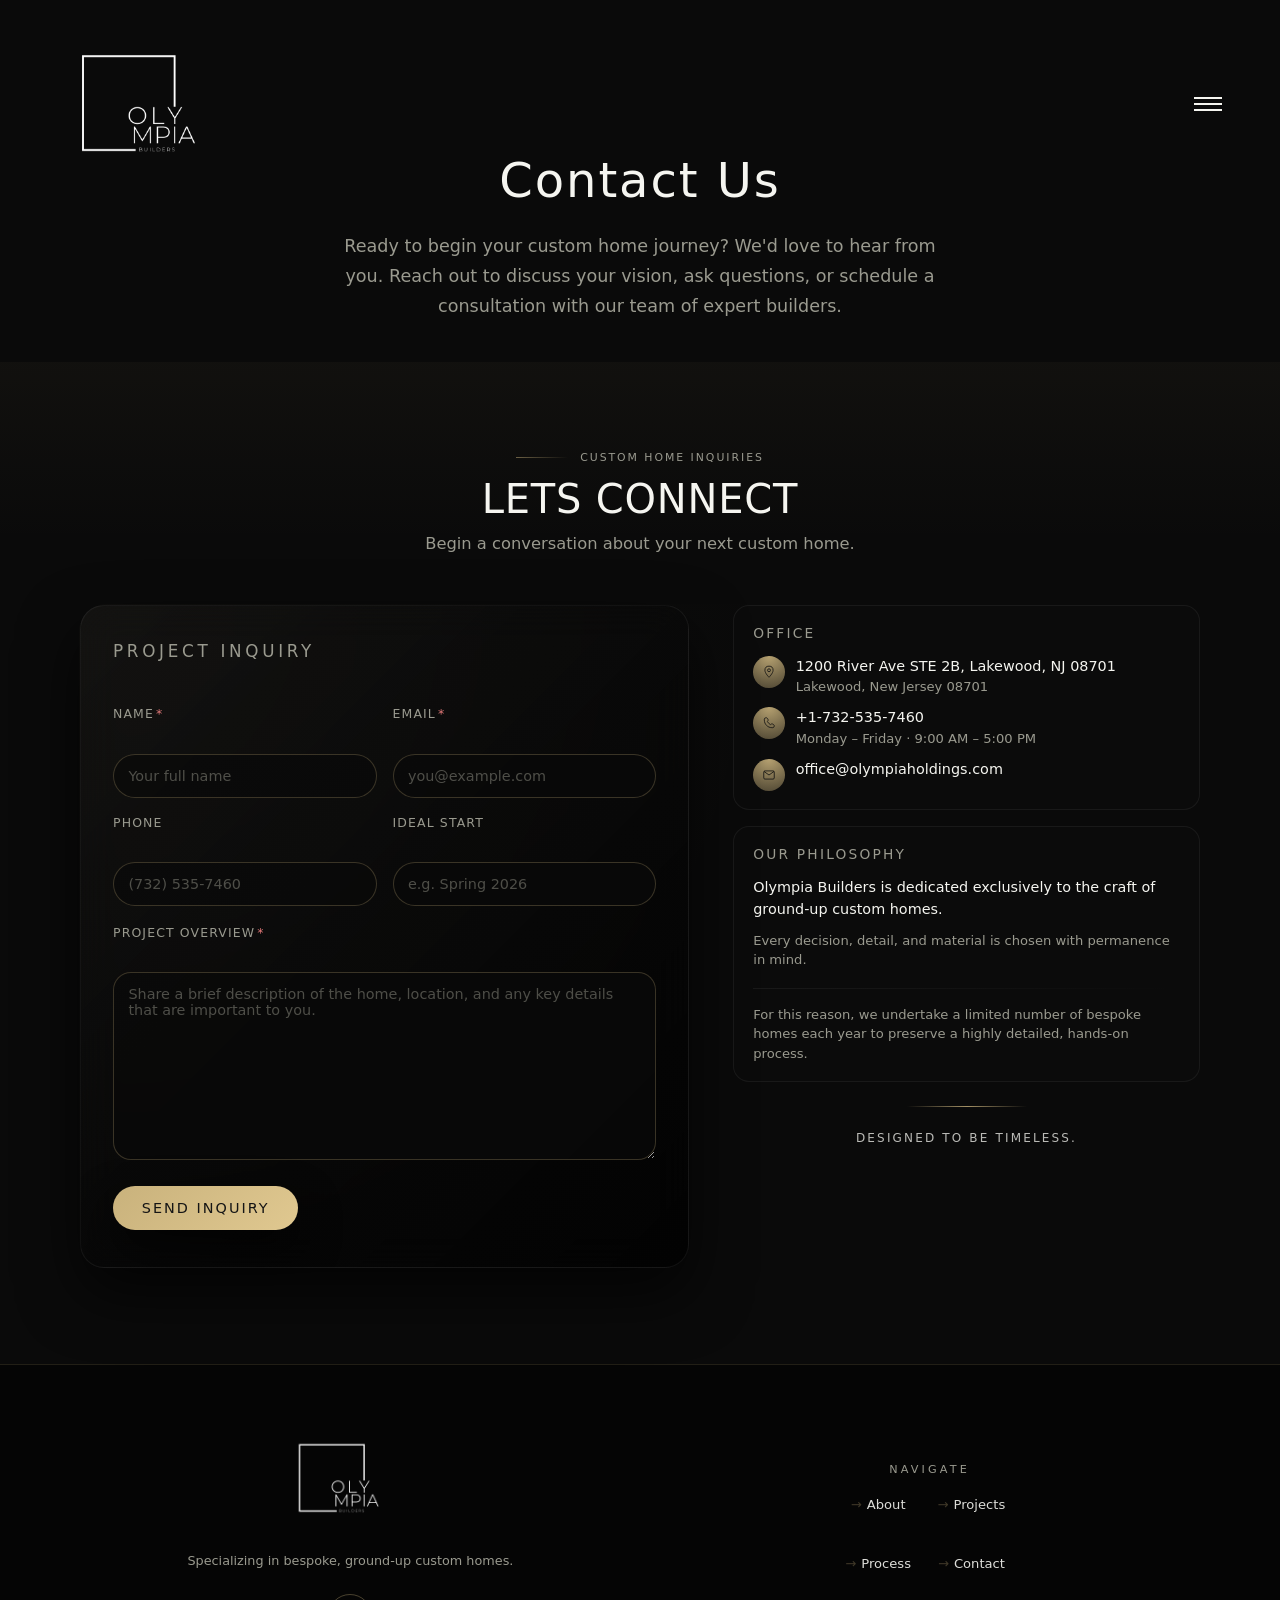
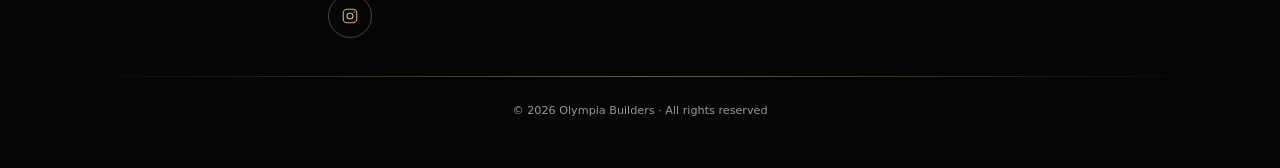
==== contact/index.html @ 19d4fef2 "Initial commit: static export of olympiaholdings.com Migrated from WordPress to a static HTML snapsh" ====
<!DOCTYPE html>
<html lang="en-US">
<head>
    <meta charset="UTF-8">
    <meta name="viewport" content="width=device-width, initial-scale=1.0">
    <link rel="preconnect" href="https://fonts.googleapis.com">
<link rel="preconnect" href="https://fonts.gstatic.com" crossorigin>
<meta name='robots' content='index, follow, max-image-preview:large, max-snippet:-1, max-video-preview:-1' />
<link rel="icon" href="../wp-content/uploads/2026/02/FAVICON_2_removebg_preview_2a90988259.png" type="image/png">
<link rel="apple-touch-icon" href="../wp-content/uploads/2026/02/FAVICON_2_removebg_preview_2a90988259.png">
<link rel="preload" as="image" href="../wp-content/uploads/2026/02/Olympia_Builders_Logo_d04fd521e7_e363267951-scaled.webp">

	<!-- This site is optimized with the Yoast SEO plugin v27.3 - https://yoast.com/product/yoast-seo-wordpress/ -->
	<title>Contact - Olympia Builders</title>
	<link rel="canonical" href="index.html" />
	<meta property="og:locale" content="en_US" />
	<meta property="og:type" content="article" />
	<meta property="og:title" content="Contact - Olympia Builders" />
	<meta property="og:url" content="https://olympiaholdings.com/contact/" />
	<meta property="og:site_name" content="Olympia Builders" />
	<meta name="twitter:card" content="summary_large_image" />
	<script type="application/ld+json" class="yoast-schema-graph">{"@context":"https:\/\/schema.org","@graph":[{"@type":"WebPage","@id":"https:\/\/olympiaholdings.com\/contact\/","url":"https:\/\/olympiaholdings.com\/contact\/","name":"Contact - Olympia Builders","isPartOf":{"@id":"https:\/\/olympiaholdings.com\/#website"},"datePublished":"2026-02-17T22:29:47+00:00","breadcrumb":{"@id":"https:\/\/olympiaholdings.com\/contact\/#breadcrumb"},"inLanguage":"en-US","potentialAction":[{"@type":"ReadAction","target":["https:\/\/olympiaholdings.com\/contact\/"]}]},{"@type":"BreadcrumbList","@id":"https:\/\/olympiaholdings.com\/contact\/#breadcrumb","itemListElement":[{"@type":"ListItem","position":1,"name":"Home","item":"https:\/\/olympiaholdings.com\/"},{"@type":"ListItem","position":2,"name":"Contact"}]},{"@type":"WebSite","@id":"https:\/\/olympiaholdings.com\/#website","url":"https:\/\/olympiaholdings.com\/","name":"Olympia Builders","description":"Custom Home Builders in New Jersey","potentialAction":[{"@type":"SearchAction","target":{"@type":"EntryPoint","urlTemplate":"https:\/\/olympiaholdings.com\/?s={search_term_string}"},"query-input":{"@type":"PropertyValueSpecification","valueRequired":true,"valueName":"search_term_string"}}],"inLanguage":"en-US"}]}</script>
	<!-- / Yoast SEO plugin. -->


<link rel='dns-prefetch' href='https://fonts.googleapis.com/' />
<meta name="description" content="Contact Olympia Builders to begin your custom home journey. Reach out to discuss your vision, schedule a consultation, or ask questions about our ground-up custom home building process.">
<meta name="keywords" content="contact custom home builder, home builder consultation, custom home inquiry, Olympia Builders contact, Lakewood NJ home builder">
<meta name="author" content="Olympia Builders">
<meta name="robots" content="index,follow">
<meta property="og:type" content="website">
<meta property="og:title" content="Contact Us | Olympia Builders">
<meta property="og:description" content="Ready to begin your custom home journey? Contact Olympia Builders to discuss your vision and schedule a consultation.">
<meta property="og:image" content="https://olympiaholdings.com/wp-content/uploads/2026/02/Olympia_Builders_Logo_Black_34d375ef92-scaled.png">
<meta property="og:url" content="https://olympiaholdings.com/contact/">
<meta property="og:site_name" content="Olympia Builders">
<meta name="twitter:card" content="summary_large_image">
<meta name="twitter:title" content="Contact Us | Olympia Builders">
<meta name="twitter:description" content="Ready to begin your custom home journey? Contact Olympia Builders to discuss your vision and schedule a consultation.">
<link rel="canonical" href="index.html">
<script type="application/ld+json">{
    "@context": "https://schema.org",
    "@type": "GeneralContractor",
    "name": "Olympia Builders",
    "image": "https://olympiaholdings.com/wp-content/uploads/2026/02/Olympia_Builders_Logo_Black_34d375ef92-scaled.png",
    "url": "https://olympiaholdings.com/",
    "telephone": "+1-732-535-7460",
    "priceRange": "$$$",
    "description": "Premier custom home builder serving Lakewood and the Jersey Shore area. Specializing exclusively in ground-up custom home construction and luxury residential builds.",
    "address": {
        "@type": "PostalAddress",
        "streetAddress": "1200 River Ave STE 2B",
        "addressLocality": "Lakewood",
        "addressRegion": "NJ",
        "postalCode": "08701",
        "addressCountry": "US"
    },
    "geo": {
        "@type": "GeoCoordinates",
        "latitude": "40.0935",
        "longitude": "-74.2164"
    },
    "areaServed": [
        {
            "@type": "City",
            "name": "Lakewood"
        },
        {
            "@type": "City",
            "name": "Deal"
        },
        {
            "@type": "City",
            "name": "Rumson"
        },
        {
            "@type": "City",
            "name": "Spring Lake"
        },
        {
            "@type": "City",
            "name": "Long Branch"
        },
        {
            "@type": "City",
            "name": "Toms River"
        },
        {
            "@type": "City",
            "name": "Jackson"
        },
        {
            "@type": "City",
            "name": "Howell"
        },
        {
            "@type": "AdministrativeArea",
            "name": "Ocean County"
        },
        {
            "@type": "AdministrativeArea",
            "name": "Monmouth County"
        }
    ],
    "sameAs": [
        "https://www.instagram.com/olympia.builders"
    ],
    "openingHoursSpecification": {
        "@type": "OpeningHoursSpecification",
        "dayOfWeek": [
            "Monday",
            "Tuesday",
            "Wednesday",
            "Thursday",
            "Friday"
        ],
        "opens": "09:00",
        "closes": "17:00"
    }
}</script>
<style id="wp-img-auto-sizes-contain-inline-css">
img:is([sizes=auto i],[sizes^="auto," i]){contain-intrinsic-size:3000px 1500px}
/*# sourceURL=wp-img-auto-sizes-contain-inline-css */
</style>

<style id="global-styles-inline-css">
:root{--wp--preset--aspect-ratio--square: 1;--wp--preset--aspect-ratio--4-3: 4/3;--wp--preset--aspect-ratio--3-4: 3/4;--wp--preset--aspect-ratio--3-2: 3/2;--wp--preset--aspect-ratio--2-3: 2/3;--wp--preset--aspect-ratio--16-9: 16/9;--wp--preset--aspect-ratio--9-16: 9/16;--wp--preset--color--black: #000000;--wp--preset--color--cyan-bluish-gray: #abb8c3;--wp--preset--color--white: #ffffff;--wp--preset--color--pale-pink: #f78da7;--wp--preset--color--vivid-red: #cf2e2e;--wp--preset--color--luminous-vivid-orange: #ff6900;--wp--preset--color--luminous-vivid-amber: #fcb900;--wp--preset--color--light-green-cyan: #7bdcb5;--wp--preset--color--vivid-green-cyan: #00d084;--wp--preset--color--pale-cyan-blue: #8ed1fc;--wp--preset--color--vivid-cyan-blue: #0693e3;--wp--preset--color--vivid-purple: #9b51e0;--wp--preset--gradient--vivid-cyan-blue-to-vivid-purple: linear-gradient(135deg,rgb(6,147,227) 0%,rgb(155,81,224) 100%);--wp--preset--gradient--light-green-cyan-to-vivid-green-cyan: linear-gradient(135deg,rgb(122,220,180) 0%,rgb(0,208,130) 100%);--wp--preset--gradient--luminous-vivid-amber-to-luminous-vivid-orange: linear-gradient(135deg,rgb(252,185,0) 0%,rgb(255,105,0) 100%);--wp--preset--gradient--luminous-vivid-orange-to-vivid-red: linear-gradient(135deg,rgb(255,105,0) 0%,rgb(207,46,46) 100%);--wp--preset--gradient--very-light-gray-to-cyan-bluish-gray: linear-gradient(135deg,rgb(238,238,238) 0%,rgb(169,184,195) 100%);--wp--preset--gradient--cool-to-warm-spectrum: linear-gradient(135deg,rgb(74,234,220) 0%,rgb(151,120,209) 20%,rgb(207,42,186) 40%,rgb(238,44,130) 60%,rgb(251,105,98) 80%,rgb(254,248,76) 100%);--wp--preset--gradient--blush-light-purple: linear-gradient(135deg,rgb(255,206,236) 0%,rgb(152,150,240) 100%);--wp--preset--gradient--blush-bordeaux: linear-gradient(135deg,rgb(254,205,165) 0%,rgb(254,45,45) 50%,rgb(107,0,62) 100%);--wp--preset--gradient--luminous-dusk: linear-gradient(135deg,rgb(255,203,112) 0%,rgb(199,81,192) 50%,rgb(65,88,208) 100%);--wp--preset--gradient--pale-ocean: linear-gradient(135deg,rgb(255,245,203) 0%,rgb(182,227,212) 50%,rgb(51,167,181) 100%);--wp--preset--gradient--electric-grass: linear-gradient(135deg,rgb(202,248,128) 0%,rgb(113,206,126) 100%);--wp--preset--gradient--midnight: linear-gradient(135deg,rgb(2,3,129) 0%,rgb(40,116,252) 100%);--wp--preset--font-size--small: 13px;--wp--preset--font-size--medium: 20px;--wp--preset--font-size--large: 36px;--wp--preset--font-size--x-large: 42px;--wp--preset--spacing--20: 0.44rem;--wp--preset--spacing--30: 0.67rem;--wp--preset--spacing--40: 1rem;--wp--preset--spacing--50: 1.5rem;--wp--preset--spacing--60: 2.25rem;--wp--preset--spacing--70: 3.38rem;--wp--preset--spacing--80: 5.06rem;--wp--preset--shadow--natural: 6px 6px 9px rgba(0, 0, 0, 0.2);--wp--preset--shadow--deep: 12px 12px 50px rgba(0, 0, 0, 0.4);--wp--preset--shadow--sharp: 6px 6px 0px rgba(0, 0, 0, 0.2);--wp--preset--shadow--outlined: 6px 6px 0px -3px rgb(255, 255, 255), 6px 6px rgb(0, 0, 0);--wp--preset--shadow--crisp: 6px 6px 0px rgb(0, 0, 0);}.wp-block-button{--wp--preset--dimension--25: 25%;--wp--preset--dimension--50: 50%;--wp--preset--dimension--75: 75%;--wp--preset--dimension--100: 100%;}:where(body) { margin: 0; }:where(.is-layout-flex){gap: 0.5em;}:where(.is-layout-grid){gap: 0.5em;}body .is-layout-flex{display: flex;}.is-layout-flex{flex-wrap: wrap;align-items: center;}.is-layout-flex > :is(*, div){margin: 0;}body .is-layout-grid{display: grid;}.is-layout-grid > :is(*, div){margin: 0;}body{padding-top: 0px;padding-right: 0px;padding-bottom: 0px;padding-left: 0px;}:root :where(.wp-element-button, .wp-block-button__link){background-color: #32373c;border-width: 0;color: #fff;font-family: inherit;font-size: inherit;font-style: inherit;font-weight: inherit;letter-spacing: inherit;line-height: inherit;padding-top: calc(0.667em + 2px);padding-right: calc(1.333em + 2px);padding-bottom: calc(0.667em + 2px);padding-left: calc(1.333em + 2px);text-decoration: none;text-transform: inherit;}.has-black-color{color: var(--wp--preset--color--black) !important;}.has-cyan-bluish-gray-color{color: var(--wp--preset--color--cyan-bluish-gray) !important;}.has-white-color{color: var(--wp--preset--color--white) !important;}.has-pale-pink-color{color: var(--wp--preset--color--pale-pink) !important;}.has-vivid-red-color{color: var(--wp--preset--color--vivid-red) !important;}.has-luminous-vivid-orange-color{color: var(--wp--preset--color--luminous-vivid-orange) !important;}.has-luminous-vivid-amber-color{color: var(--wp--preset--color--luminous-vivid-amber) !important;}.has-light-green-cyan-color{color: var(--wp--preset--color--light-green-cyan) !important;}.has-vivid-green-cyan-color{color: var(--wp--preset--color--vivid-green-cyan) !important;}.has-pale-cyan-blue-color{color: var(--wp--preset--color--pale-cyan-blue) !important;}.has-vivid-cyan-blue-color{color: var(--wp--preset--color--vivid-cyan-blue) !important;}.has-vivid-purple-color{color: var(--wp--preset--color--vivid-purple) !important;}.has-black-background-color{background-color: var(--wp--preset--color--black) !important;}.has-cyan-bluish-gray-background-color{background-color: var(--wp--preset--color--cyan-bluish-gray) !important;}.has-white-background-color{background-color: var(--wp--preset--color--white) !important;}.has-pale-pink-background-color{background-color: var(--wp--preset--color--pale-pink) !important;}.has-vivid-red-background-color{background-color: var(--wp--preset--color--vivid-red) !important;}.has-luminous-vivid-orange-background-color{background-color: var(--wp--preset--color--luminous-vivid-orange) !important;}.has-luminous-vivid-amber-background-color{background-color: var(--wp--preset--color--luminous-vivid-amber) !important;}.has-light-green-cyan-background-color{background-color: var(--wp--preset--color--light-green-cyan) !important;}.has-vivid-green-cyan-background-color{background-color: var(--wp--preset--color--vivid-green-cyan) !important;}.has-pale-cyan-blue-background-color{background-color: var(--wp--preset--color--pale-cyan-blue) !important;}.has-vivid-cyan-blue-background-color{background-color: var(--wp--preset--color--vivid-cyan-blue) !important;}.has-vivid-purple-background-color{background-color: var(--wp--preset--color--vivid-purple) !important;}.has-black-border-color{border-color: var(--wp--preset--color--black) !important;}.has-cyan-bluish-gray-border-color{border-color: var(--wp--preset--color--cyan-bluish-gray) !important;}.has-white-border-color{border-color: var(--wp--preset--color--white) !important;}.has-pale-pink-border-color{border-color: var(--wp--preset--color--pale-pink) !important;}.has-vivid-red-border-color{border-color: var(--wp--preset--color--vivid-red) !important;}.has-luminous-vivid-orange-border-color{border-color: var(--wp--preset--color--luminous-vivid-orange) !important;}.has-luminous-vivid-amber-border-color{border-color: var(--wp--preset--color--luminous-vivid-amber) !important;}.has-light-green-cyan-border-color{border-color: var(--wp--preset--color--light-green-cyan) !important;}.has-vivid-green-cyan-border-color{border-color: var(--wp--preset--color--vivid-green-cyan) !important;}.has-pale-cyan-blue-border-color{border-color: var(--wp--preset--color--pale-cyan-blue) !important;}.has-vivid-cyan-blue-border-color{border-color: var(--wp--preset--color--vivid-cyan-blue) !important;}.has-vivid-purple-border-color{border-color: var(--wp--preset--color--vivid-purple) !important;}.has-vivid-cyan-blue-to-vivid-purple-gradient-background{background: var(--wp--preset--gradient--vivid-cyan-blue-to-vivid-purple) !important;}.has-light-green-cyan-to-vivid-green-cyan-gradient-background{background: var(--wp--preset--gradient--light-green-cyan-to-vivid-green-cyan) !important;}.has-luminous-vivid-amber-to-luminous-vivid-orange-gradient-background{background: var(--wp--preset--gradient--luminous-vivid-amber-to-luminous-vivid-orange) !important;}.has-luminous-vivid-orange-to-vivid-red-gradient-background{background: var(--wp--preset--gradient--luminous-vivid-orange-to-vivid-red) !important;}.has-very-light-gray-to-cyan-bluish-gray-gradient-background{background: var(--wp--preset--gradient--very-light-gray-to-cyan-bluish-gray) !important;}.has-cool-to-warm-spectrum-gradient-background{background: var(--wp--preset--gradient--cool-to-warm-spectrum) !important;}.has-blush-light-purple-gradient-background{background: var(--wp--preset--gradient--blush-light-purple) !important;}.has-blush-bordeaux-gradient-background{background: var(--wp--preset--gradient--blush-bordeaux) !important;}.has-luminous-dusk-gradient-background{background: var(--wp--preset--gradient--luminous-dusk) !important;}.has-pale-ocean-gradient-background{background: var(--wp--preset--gradient--pale-ocean) !important;}.has-electric-grass-gradient-background{background: var(--wp--preset--gradient--electric-grass) !important;}.has-midnight-gradient-background{background: var(--wp--preset--gradient--midnight) !important;}.has-small-font-size{font-size: var(--wp--preset--font-size--small) !important;}.has-medium-font-size{font-size: var(--wp--preset--font-size--medium) !important;}.has-large-font-size{font-size: var(--wp--preset--font-size--large) !important;}.has-x-large-font-size{font-size: var(--wp--preset--font-size--x-large) !important;}
/*# sourceURL=global-styles-inline-css */
</style>

<link rel='stylesheet' id='contact-form-7-css' href='../wp-content/plugins/contact-form-7/includes/css/styles.css' media='all' />
<link rel='stylesheet' id='olympia-google-fonts-css' href='https://fonts.googleapis.com/css2?family=Playfair+Display:wght@400;500;600;700&#038;family=Inter:wght@300;400;500;600&#038;family=Fraunces:opsz,wght@9..144,400;9..144,600&#038;display=swap' media='all' />
<link rel='stylesheet' id='olympia-main-css' href='../wp-content/themes/olympia-builders/assets/css/main.css' media='all' />
<link rel="icon" href="../wp-content/uploads/2026/02/cropped-OB-Favicon-cropped2-32x32.png" sizes="32x32" />
<link rel="icon" href="../wp-content/uploads/2026/02/cropped-OB-Favicon-cropped2-192x192.png" sizes="192x192" />
<link rel="apple-touch-icon" href="../wp-content/uploads/2026/02/cropped-OB-Favicon-cropped2-180x180.png" />
<meta name="msapplication-TileImage" content="https://olympiaholdings.com/wp-content/uploads/2026/02/cropped-OB-Favicon-cropped2-270x270.png" />
</head>
<body class="wp-singular page-template page-template-page-contact page-template-page-contact-php page page-id-21 wp-theme-olympia-builders">


<header class="site-header" id="site-header">
    <div class="header-announcement-bar-wrapper">
        <a href="index.html#page" class="visually-hidden">Skip to Content</a>
        <div class="header-inner">
            <div class="header-background"></div>

            <!-- Desktop Header -->
            <div class="header-display-desktop">
                <div class="header-title" id="header-logo-desktop">
                    <div class="header-title-logo">
                        <a href="../index.html">
                            <img
                                src="../wp-content/uploads/2026/02/Olympia_Builders_Logo_d04fd521e7_e363267951-scaled.webp"
                                alt="Olympia Builders Logo"
                                fetchpriority="high"
                                loading="eager"
                                decoding="async"
                            >
                        </a>
                    </div>
                </div>

                <div class="header-burger">
                    <button class="header-burger-btn" id="menu-toggle" aria-label="Open menu" aria-expanded="false">
                        <div class="burger-icon" id="burger-icon">
                            <span class="burger-line burger-line--top"></span>
                            <span class="burger-line burger-line--middle"></span>
                            <span class="burger-line burger-line--bottom"></span>
                        </div>
                    </button>
                </div>
            </div>

            <!-- Mobile Header -->
            <div class="header-display-mobile" id="header-mobile">
                <div class="header-mobile-inner" id="header-mobile-inner">
                    <div class="header-title" id="header-logo-mobile">
                        <div class="header-title-logo">
                            <a href="../index.html">
                                <img
                                    src="../wp-content/uploads/2026/02/Olympia_Builders_Logo_d04fd521e7_e363267951-scaled.webp"
                                    alt="Olympia Builders Logo"
                                    fetchpriority="high"
                                    loading="eager"
                                    decoding="async"
                                >
                            </a>
                        </div>
                    </div>

                    <div class="header-actions">
                        <button class="header-burger-btn" id="menu-toggle-mobile" aria-label="Open menu" aria-expanded="false">
                            <div class="burger-icon">
                                <span class="burger-line burger-line--top"></span>
                                <span class="burger-line burger-line--middle"></span>
                                <span class="burger-line burger-line--bottom"></span>
                            </div>
                        </button>
                    </div>
                </div>
            </div>
        </div>
    </div>
</header>

<!-- Full-Screen Navigation Overlay -->
<div class="nav-overlay" id="nav-overlay">
    <nav class="nav-overlay-content">
        <div class="nav-overlay-links">
            <a href="../projects/index.html" class="nav-overlay-link">Projects</a>
            <a href="../index.html#about" class="nav-overlay-link" data-anchor="about">About</a>
            <a href="../index.html#process" class="nav-overlay-link" data-anchor="process">Process</a>
            <a href="../index.html#contact" class="nav-overlay-link" data-anchor="contact">Contact</a>
        </div>

        <div class="nav-overlay-social">
            <a href="https://www.instagram.com/olympia.builders" target="_blank" rel="noopener noreferrer" class="nav-social-icon" aria-label="Instagram">
                <svg width="24" height="24" viewBox="0 0 24 24" fill="none" stroke="currentColor" stroke-width="2" stroke-linecap="round" stroke-linejoin="round">
                    <rect x="2" y="2" width="20" height="20" rx="5" ry="5"></rect>
                    <path d="M16 11.37A4 4 0 1 1 12.63 8 4 4 0 0 1 16 11.37z"></path>
                    <line x1="17.5" y1="6.5" x2="17.51" y2="6.5"></line>
                </svg>
            </a>
        </div>
    </nav>
</div>

<main id="page">

<div class="contact-page">
    <main class="contact-page-main">
        <div class="contact-page-hero">
            <h1>Contact Us</h1>
            <p>Ready to begin your custom home journey? We&#039;d love to hear from you. Reach out to discuss your vision, ask questions, or schedule a consultation with our team of expert builders.</p>
        </div>

        
<section class="contact-section" id="contact">
    <header class="contact-header">
        <div class="eyebrow">Custom Home Inquiries</div>
        <h2 class="contact-title">LETS CONNECT</h2>
        <p class="contact-subtitle">Begin a conversation about your next custom home.</p>
    </header>

    <div class="contact-shell">
        <div class="contact-layout">
            <!-- Form Card -->
            <div class="contact-card">
                <div class="contact-card-head">
                    <div class="contact-card-title">Project Inquiry</div>
                </div>

                
<div class="wpcf7 no-js" id="wpcf7-f23-o1" lang="" dir="ltr" data-wpcf7-id="23">
<div class="screen-reader-response"><p role="status" aria-live="polite" aria-atomic="true"></p> <ul></ul></div>
<form action="https://formspree.io/f/YOUR_FORM_ID" method="post" class="wpcf7-form init" aria-label="Contact form" novalidate="novalidate" data-status="init">
<fieldset class="hidden-fields-container"><input type="hidden" name="_wpcf7" value="23" /><input type="hidden" name="_wpcf7_version" value="6.1.5" /><input type="hidden" name="_wpcf7_locale" value="" /><input type="hidden" name="_wpcf7_unit_tag" value="wpcf7-f23-o1" /><input type="hidden" name="_wpcf7_container_post" value="0" /><input type="hidden" name="_wpcf7_posted_data_hash" value="" />
</fieldset>
<div class="form-grid form-grid--two-col">
	<div class="form-field">
		<p><label>Name<span class="required-asterisk">*</span></label><br />
<span class="wpcf7-form-control-wrap" data-name="name"><input size="40" maxlength="400" class="wpcf7-form-control wpcf7-text wpcf7-validates-as-required" aria-required="true" aria-invalid="false" placeholder="Your full name" value="" type="text" name="name" /></span>
		</p>
	</div>
	<div class="form-field">
		<p><label>Email<span class="required-asterisk">*</span></label><br />
<span class="wpcf7-form-control-wrap" data-name="email"><input size="40" maxlength="400" class="wpcf7-form-control wpcf7-email wpcf7-validates-as-required wpcf7-text wpcf7-validates-as-email" aria-required="true" aria-invalid="false" placeholder="you@example.com" value="" type="email" name="email" /></span>
		</p>
	</div>
	<div class="form-field">
		<p><label>Phone</label><br />
<span class="wpcf7-form-control-wrap" data-name="your-phone"><input size="40" maxlength="400" class="wpcf7-form-control wpcf7-tel wpcf7-text wpcf7-validates-as-tel" aria-invalid="false" placeholder="(732) 535-7460" value="" type="tel" name="your-phone" /></span>
		</p>
	</div>
	<div class="form-field">
		<p><label>Ideal Start</label><br />
<span class="wpcf7-form-control-wrap" data-name="your-timeline"><input size="40" maxlength="400" class="wpcf7-form-control wpcf7-text" aria-invalid="false" placeholder="e.g. Spring 2026" value="" type="text" name="your-timeline" /></span>
		</p>
	</div>
</div>
<div class="form-field form-field--full">
	<p><label>Project Overview<span class="required-asterisk">*</span></label><br />
<span class="wpcf7-form-control-wrap" data-name="your-project"><textarea cols="40" rows="10" maxlength="2000" class="wpcf7-form-control wpcf7-textarea wpcf7-validates-as-required" aria-required="true" aria-invalid="false" placeholder="Share a brief description of the home, location, and any key details that are important to you." name="your-project"></textarea></span>
	</p>
</div>
<div class="submit-row">
	<p><input class="wpcf7-form-control wpcf7-submit has-spinner btn-primary" type="submit" value="Send Inquiry" />
	</p>
</div><p style="display: none !important;" class="akismet-fields-container" data-prefix="_wpcf7_ak_"><label>&#916;<textarea name="_wpcf7_ak_hp_textarea" cols="45" rows="8" maxlength="100"></textarea></label><input type="hidden" id="ak_js_1" name="_wpcf7_ak_js" value="103"/><script>document.getElementById( "ak_js_1" ).setAttribute( "value", ( new Date() ).getTime() );</script></p><div class="wpcf7-response-output" aria-hidden="true"></div>
</form>
</div>
            </div>

            <!-- Information Column -->
            <aside class="info-column">
                <div class="info-panels">
                    <!-- Office Details -->
                    <article class="info-panel">
                        <div class="info-panel-header">
                            <div class="info-panel-title">Office</div>
                        </div>
                        <div class="info-list">
                            <div class="info-row">
                                <div class="info-icon">
                                    <svg width="14" height="14" viewBox="0 0 24 24" fill="none" xmlns="http://www.w3.org/2000/svg">
                                        <path d="M12 21s7-6.716 7-12a7 7 0 1 0-14 0c0 5.284 7 12 7 12Z" stroke="#111" stroke-width="1.4" fill="none"/>
                                        <circle cx="12" cy="9" r="2.5" stroke="#111" stroke-width="1.4"/>
                                    </svg>
                                </div>
                                <div>
                                    <div class="info-text-main">1200 River Ave STE 2B, Lakewood, NJ 08701</div>
                                    <div class="info-text-sub">Lakewood, New Jersey 08701</div>
                                </div>
                            </div>
                            <div class="info-row">
                                <div class="info-icon">
                                    <svg width="14" height="14" viewBox="0 0 24 24" fill="none" xmlns="http://www.w3.org/2000/svg">
                                        <path d="M4 5.5c0-1.38 1.12-2.5 2.5-2.5h1c.7 0 1.33.37 1.67.99l1.2 2.1c.3.53.28 1.18-.05 1.7l-1.1 1.72a14.4 14.4 0 0 0 5.26 5.26l1.72-1.1c.52-.33 1.17-.35 1.7-.05l2.1 1.2c.62.34.99.97.99 1.67v1c0 1.38-1.12 2.5-2.5 2.5H17C9.82 20 4 14.18 4 7V5.5Z" stroke="#111" stroke-width="1.4" fill="none"/>
                                    </svg>
                                </div>
                                <div>
                                    <div class="info-text-main">+1-732-535-7460</div>
                                    <div class="info-text-sub">Monday – Friday · 9:00 AM – 5:00 PM</div>
                                </div>
                            </div>
                            <div class="info-row">
                                <div class="info-icon">
                                    <svg width="14" height="14" viewBox="0 0 24 24" fill="none" xmlns="http://www.w3.org/2000/svg">
                                        <rect x="3" y="5" width="18" height="14" rx="2" stroke="#111" stroke-width="1.4" fill="none"/>
                                        <path d="M3.5 6l8.5 6 8.5-6" stroke="#111" stroke-width="1.4" fill="none"/>
                                    </svg>
                                </div>
                                <div>
                                    <div class="info-text-main">office@olympiaholdings.com</div>
                                </div>
                            </div>
                        </div>
                    </article>

                    <!-- Philosophy -->
                    <article class="info-panel">
                        <div class="info-panel-header">
                            <div class="info-panel-title">Our Philosophy</div>
                        </div>
                        <div class="info-list">
                            <div class="info-text-main">Olympia Builders is dedicated exclusively to the craft of ground-up custom homes.</div>
                            <div class="info-text-sub">Every decision, detail, and material is chosen with permanence in mind.</div>
                            <div class="divider-line"></div>
                            <div class="info-text-sub">For this reason, we undertake a limited number of bespoke homes each year to preserve a highly detailed, hands-on process.</div>
                        </div>
                    </article>

                    <!-- Tagline -->
                    <article class="info-panel info-panel--transparent">
                        <div class="info-tagline-bar"></div>
                        <div class="info-tagline-text">Designed to be timeless.</div>
                    </article>
                </div>
            </aside>
        </div>
    </div>
</section>
    </main>
</div>

</main><!-- #page -->


<footer class="footer-section">
    <div class="footer-shell">
        <div class="footer-grid">
            <!-- Brand -->
            <div class="footer-brand">
                <div class="footer-logo">
                    <img src="../wp-content/uploads/2026/02/Olympia_Builders_Logo_d04fd521e7_e363267951-scaled.webp" alt="Olympia Builders Logo" loading="lazy" decoding="async">
                </div>
                <p class="footer-blurb">Specializing in bespoke, ground-up custom homes.</p>
                <a href="https://www.instagram.com/olympia.builders" target="_blank" rel="noopener noreferrer" class="social-icon" aria-label="Instagram">
                    <svg width="18" height="18" viewBox="0 0 24 24" fill="none">
                        <rect x="3" y="3" width="18" height="18" rx="5" stroke="currentColor" stroke-width="1.5"/>
                        <circle cx="12" cy="12" r="4" stroke="currentColor" stroke-width="1.5"/>
                        <circle cx="17.5" cy="6.5" r="1" fill="currentColor"/>
                    </svg>
                </a>
            </div>

            <!-- Navigation -->
            <div class="footer-col">
                <div class="footer-title">Navigate</div>
                <div class="footer-links">
                    <a href="../index.html#about">About</a>
                    <a href="../projects/index.html">Projects</a>
                    <a href="../process/index.html">Process</a>
                    <a href="index.html">Contact</a>
                </div>
            </div>
        </div>

        <div class="footer-divider"></div>

        <div class="footer-bottom">
            &copy; 2026 Olympia Builders &middot; All rights reserved
        </div>
    </div>
</footer>

<script type="speculationrules">
{"prefetch":[{"source":"document","where":{"and":[{"href_matches":"/*"},{"not":{"href_matches":["/wp-*.php","/wp-admin/*","/wp-content/uploads/*","/wp-content/*","/wp-content/plugins/*","/wp-content/themes/olympia-builders/*","/*\\?(.+)"]}},{"not":{"selector_matches":"a[rel~=\"nofollow\"]"}},{"not":{"selector_matches":".no-prefetch, .no-prefetch a"}}]},"eagerness":"conservative"}]}
</script>
<script id="wp-hooks-js" src="../wp-includes/js/dist/hooks.min.js"></script>
<script id="wp-i18n-js" src="../wp-includes/js/dist/i18n.min.js"></script>
<script id="wp-i18n-js-after">
wp.i18n.setLocaleData( { 'text direction\u0004ltr': [ 'ltr' ] } );
//# sourceURL=wp-i18n-js-after
</script>

<script id="olympia-main-js" src="../wp-content/themes/olympia-builders/assets/js/main.js"></script>
</body>
</html>
---- wp-content/themes/olympia-builders/assets/css/main.css ----
/* ==========================================================================
   Olympia Builders - WordPress Theme Main Stylesheet
   Faithfully converted from the React (Vite + Tailwind) front-end.
   ========================================================================== */

/* ==========================================================================
   1. DESIGN TOKENS (CSS Custom Properties)
   ========================================================================== */

:root {
  --bg: #0a0a0a;
  --bg-soft: #141414;
  --panel: #1a1a1a;
  --accent: #c9b27c;
  --accent-soft: rgba(201, 178, 124, 0.16);
  --text: #f5f5f0;
  --muted: #9a9a8f;
  --border-subtle: rgba(255, 255, 255, 0.06);
  --font-heading: 'Playfair Display', serif;
  --font-body: ui-sans-serif, system-ui, -apple-system, BlinkMacSystemFont, "Segoe UI", Roboto, "Helvetica Neue", Arial, "Noto Sans", sans-serif, "Apple Color Emoji", "Segoe UI Emoji", "Segoe UI Symbol", "Noto Color Emoji";
  --font-detail: 'Fraunces', ui-serif, Georgia, serif;
}


/* ==========================================================================
   2. BASE / RESET
   ========================================================================== */

*,
*::before,
*::after {
  box-sizing: border-box;
  border-width: 0;
  border-style: solid;
  border-color: rgba(201, 178, 124, 0.15);
}

* {
  -webkit-overflow-scrolling: touch;
}

html {
  font-size: 16px;
  scroll-behavior: smooth;
  -webkit-font-smoothing: antialiased;
  -moz-osx-font-smoothing: grayscale;
}

body {
  margin: 0;
  padding: 0;
  line-height: 1.5;
  background-color: #0a0a0a;
  color: #f5f5f0;
  font-family: var(--font-body);
  -webkit-tap-highlight-color: rgba(201, 178, 124, 0.1);
  touch-action: manipulation;
}

h1, h2, h3, h4, h5, h6 {
  font-weight: 400;
  margin: 0;
}

p {
  margin: 0;
}

a {
  color: inherit;
  text-decoration: none;
}

img {
  max-width: 100%;
  height: auto;
  display: block;
}

button,
a,
input,
textarea,
select {
  min-height: 44px;
  min-width: 44px;
}

@media (max-width: 640px) {
  button,
  a {
    min-height: 48px;
  }
}


/* ==========================================================================
   3. UTILITY CLASSES
   ========================================================================== */

.visually-hidden {
  position: absolute;
  width: 1px;
  height: 1px;
  padding: 0;
  margin: -1px;
  overflow: hidden;
  clip: rect(0, 0, 0, 0);
  white-space: nowrap;
  border: 0;
}

.scrollbar-hide {
  -ms-overflow-style: none;
  scrollbar-width: none;
}

.scrollbar-hide::-webkit-scrollbar {
  display: none;
}

.text-accent {
  color: #c9b27c;
}


/* ==========================================================================
   4. EYEBROW LABELS (Shared across sections)
   ========================================================================== */

.eyebrow-label,
.eyebrow,
.eyebrow-process,
.instagram-eyebrow,
.projects-eyebrow {
  letter-spacing: 0.18em;
  text-transform: uppercase;
  font-size: 0.68rem;
  color: #9a9a8f;
  display: inline-flex;
  align-items: center;
  gap: 0.75rem;
}

.eyebrow-label::before,
.eyebrow::before,
.eyebrow-process::before,
.instagram-eyebrow::before,
.projects-eyebrow::before {
  content: "";
  width: 52px;
  height: 1px;
  background: linear-gradient(to right, rgba(201, 178, 124, 0.5), transparent);
}

.projects-eyebrow {
  font-family: var(--font-body);
  font-weight: 500;
}

.eyebrow-line {
  width: 52px;
  height: 1px;
  background: linear-gradient(to right, rgba(201, 178, 124, 0.5), transparent);
}


/* ==========================================================================
   5. BUTTON PRIMARY (Shared by Projects, Contact, etc.)
   ========================================================================== */

.btn-primary {
  display: inline-flex;
  align-items: center;
  justify-content: center;
  gap: 0.6rem;
  padding: 0.85rem 1.8rem;
  border-radius: 999px;
  border: none;
  cursor: pointer;
  font-size: 0.9rem;
  letter-spacing: 0.14em;
  text-transform: uppercase;
  background: linear-gradient(135deg, #c9b27c, #e0c890);
  color: #151515;
  box-shadow: 0 18px 40px rgba(0, 0, 0, 0.7);
  transition: transform 140ms ease, box-shadow 140ms ease, filter 140ms ease;
  text-decoration: none;
  white-space: nowrap;
}

.btn-primary:hover {
  transform: translateY(-1px);
  filter: brightness(1.04);
  box-shadow: 0 20px 46px rgba(0, 0, 0, 0.8);
}

.btn-primary:active {
  transform: translateY(0);
  box-shadow: 0 8px 20px rgba(0, 0, 0, 0.7);
}

.btn-primary:disabled {
  opacity: 0.6;
  cursor: not-allowed;
  transform: none;
}

.btn-primary:disabled:hover {
  transform: none;
  filter: none;
  box-shadow: 0 18px 40px rgba(0, 0, 0, 0.7);
}

.btn-primary span {
  font-size: 0.78rem;
}

.btn-dot {
  width: 8px;
  height: 8px;
  border-radius: 999px;
  background: #151515;
  flex-shrink: 0;
}


/* ==========================================================================
   6. HEADER
   ========================================================================== */

.site-header {
  position: fixed;
  top: 0;
  left: 0;
  right: 0;
  z-index: 50;
  transition: transform 0.3s ease-in-out;
}

.site-header.hidden {
  transform: translateY(-100%);
}

.site-header.menu-open {
  z-index: 150;
}

.header-background {
  position: absolute;
  top: 0;
  left: 0;
  right: 0;
  bottom: 0;
  background-color: transparent;
  z-index: -1;
}

/* --- Desktop Header --- */

.header-display-desktop {
  position: relative;
  display: flex;
  align-items: center;
  justify-content: space-between;
  padding: 1.5rem 3rem;
  min-height: 90px;
}

@media (max-width: 1023px) {
  .header-display-desktop {
    display: none;
  }
}

.header-title {
  display: flex;
  align-items: center;
}

.header-title-logo img {
  height: 160px;
  width: auto;
  display: block;
}

.header-burger {
  display: flex;
  align-items: center;
}

.header-burger-btn {
  background: transparent;
  border: none;
  cursor: pointer;
  display: flex;
  align-items: center;
  justify-content: center;
  width: 48px;
  height: 48px;
  padding: 0.5rem;
  color: #f5f5f0;
  transition: color 0.2s ease;
}

.header-burger-btn:hover {
  color: #c9b27c;
}

/* Burger line styles (CSS fallback - the React SVG animated icon handles this in JS) */
.burger-line {
  display: block;
  width: 28px;
  height: 2px;
  background: #f5f5f0;
  transition: all 0.3s ease;
  margin: 4px 0;
}

.burger-icon.active .burger-line--top {
  transform: rotate(45deg) translateY(6px);
}

.burger-icon.active .burger-line--middle {
  opacity: 0;
}

.burger-icon.active .burger-line--bottom {
  transform: rotate(-45deg) translateY(-6px);
}

.header-burger-btn:hover .burger-line {
  background: #c9b27c;
}

/* Legacy burger inner (from globals.css) */
.burger-inner {
  display: flex;
  flex-direction: column;
  width: 28px;
  height: 20px;
  justify-content: space-between;
}

.top-bun,
.patty,
.bottom-bun {
  height: 2px;
  width: 100%;
  background-color: #f5f5f0;
  transition: background-color 0.2s ease;
}

.header-burger-btn:hover .top-bun,
.header-burger-btn:hover .patty,
.header-burger-btn:hover .bottom-bun {
  background-color: #c9b27c;
}

/* --- Mobile Header --- */

.header-display-mobile {
  display: none;
}

@media (max-width: 1023px) {
  .header-display-mobile {
    display: block;
  }
}

@media (min-width: 1024px) {
  .header-display-mobile {
    display: none;
  }
}

.header-mobile-inner {
  display: flex;
  align-items: center;
  justify-content: space-between;
  padding: 1.5rem 1.5rem;
}

.header-mobile-inner .header-title-logo img {
  height: 140px;
  width: auto;
}

.header-mobile-inner.glass-mode {
  background: rgba(255, 255, 255, 0.03);
  -webkit-backdrop-filter: blur(12px);
  backdrop-filter: blur(12px);
  border-radius: 16px;
  box-shadow: 0 10px 15px -3px rgba(0, 0, 0, 0.1), 0 4px 6px -4px rgba(0, 0, 0, 0.1);
  border: 1px solid rgba(255, 255, 255, 0.1);
  padding: 0.375rem 1rem;
  margin: 0.5rem 1rem;
}

.header-mobile-inner.glass-mode .header-title-logo img {
  height: 100px;
}

.header-actions {
  display: flex;
  align-items: center;
  gap: 0.75rem;
}


/* ==========================================================================
   7. NAVIGATION OVERLAY
   ========================================================================== */

.nav-overlay {
  position: fixed;
  top: 0;
  left: 0;
  right: 0;
  bottom: 0;
  z-index: 100;
  background: rgba(0, 0, 0, 0.8);
  -webkit-backdrop-filter: blur(12px);
  backdrop-filter: blur(12px);
  opacity: 0;
  visibility: hidden;
  transition: opacity 0.3s ease, visibility 0.3s ease;
}

.nav-overlay.active {
  opacity: 1;
  visibility: visible;
}

.nav-overlay-content {
  display: flex;
  flex-direction: column;
  align-items: center;
  justify-content: center;
  height: 100%;
}

.nav-overlay-links {
  display: flex;
  flex-direction: column;
  align-items: center;
  gap: 2rem;
  margin-bottom: 4rem;
}

.nav-overlay-link {
  color: white;
  font-size: 1.5rem;
  background: none;
  border: none;
  cursor: pointer;
  text-decoration: none;
  letter-spacing: 0.05em;
  transition: color 0.2s ease;
  opacity: 0;
  transform: translateY(20px);
  transition: opacity 0.3s ease, transform 0.3s ease, color 0.2s ease;
}

@media (min-width: 768px) {
  .nav-overlay-link {
    font-size: 1.875rem;
  }
}

.nav-overlay-link:hover {
  color: #d1d5db; /* gray-300 */
}

/* Staggered animation delays */
.nav-overlay-link:nth-child(1) { transition-delay: 0.1s; }
.nav-overlay-link:nth-child(2) { transition-delay: 0.15s; }
.nav-overlay-link:nth-child(3) { transition-delay: 0.2s; }
.nav-overlay-link:nth-child(4) { transition-delay: 0.25s; }

.nav-overlay.active .nav-overlay-link {
  opacity: 1;
  transform: translateY(0);
}

.nav-overlay-social {
  opacity: 0;
  transition: opacity 0.3s ease 0.5s;
  display: flex;
  align-items: center;
  justify-content: center;
}

.nav-overlay.active .nav-overlay-social {
  opacity: 1;
}

.nav-social-icon {
  color: white;
  display: flex;
  align-items: center;
  justify-content: center;
  width: 24px;
  height: 24px;
  transition: color 0.2s ease;
}

.nav-social-icon:hover {
  color: #d1d5db;
}


/* ==========================================================================
   8. HERO SECTION
   ========================================================================== */

.hero-section {
  position: relative;
  height: 100vh;
  display: flex;
  align-items: center;
  justify-content: center;
  overflow: hidden;
}

.hero-background {
  position: absolute;
  top: 0;
  left: 0;
  right: 0;
  bottom: 0;
  z-index: 0;
}

.hero-swiper,
.hero-swiper .swiper-slide {
  width: 100%;
  height: 100%;
}

.hero-slide-inner {
  position: relative;
  width: 100%;
  height: 100%;
}

.hero-slide-image {
  width: 100%;
  height: 100%;
  object-fit: cover;
}

.hero-overlay {
  position: absolute;
  top: 0;
  left: 0;
  right: 0;
  bottom: 0;
  background: rgba(0, 0, 0, 0.4);
}

.hero-content {
  position: relative;
  z-index: 10;
  display: flex;
  flex-direction: column;
  align-items: center;
  justify-content: center;
  text-align: center;
  padding: 0 1rem;
  color: #f5f5f0;
}

/* Swiper Custom Variables */
.hero-swiper {
  --swiper-pagination-bottom: 20px;
  --swiper-pagination-bullet-inactive-color: #f5f5f0;
  --swiper-pagination-bullet-inactive-opacity: 0.4;
  --swiper-pagination-color: #c9b27c;
}


/* ==========================================================================
   9. SCROLLING IMAGES
   ========================================================================== */

.scrolling-images-section {
  padding: 2rem 0;
  background: #0a0a0a;
  overflow: hidden;
}

@media (min-width: 768px) {
  .scrolling-images-section {
    padding: 3rem 0;
  }
}

.scrolling-images-overflow {
  overflow: hidden;
}

.scrolling-images-track {
  display: flex;
  gap: 1.5rem;
  width: max-content;
}

@media (min-width: 768px) {
  .scrolling-images-track {
    gap: 2rem;
  }
}

@keyframes scroll-horizontal {
  0%   { transform: translateX(0); }
  100% { transform: translateX(-50%); }
}

.animate-scroll-horizontal {
  animation: scroll-horizontal 40s linear infinite;
  will-change: transform;
}

.scrolling-image-item {
  height: 60vh;
  width: 75vw;
  flex-shrink: 0;
  border-radius: 2px;
  overflow: hidden;
  box-shadow: 0 25px 50px -12px rgba(0, 0, 0, 0.25);
}

@media (min-width: 768px) {
  .scrolling-image-item {
    height: 70vh;
    width: 50vw;
  }
}

@media (min-width: 1024px) {
  .scrolling-image-item {
    width: 40vw;
  }
}

.scrolling-image-img {
  width: 100%;
  height: 100%;
  object-fit: cover;
}


/* ==========================================================================
   10. PROJECTS OVERVIEW (Home page card)
   ========================================================================== */

.projects-overview-section {
  padding: 4.4rem 1.5rem;
  background: radial-gradient(circle at top, rgba(201, 178, 124, 0.05), transparent 60%);
}

@media (min-width: 640px) {
  .projects-overview-section {
    padding: 5rem 2.25rem;
  }
}

@media (min-width: 1024px) {
  .projects-overview-section {
    padding: 5.6rem 3.5rem;
  }
}

.projects-overview-shell {
  max-width: 1120px;
  margin: 0 auto;
  position: relative;
}

.projects-overview-card {
  border-radius: 26px;
  padding: 2.3rem 1.8rem 2.5rem;
  border: 1px solid rgba(255, 255, 255, 0.06);
  display: grid;
  gap: 2.1rem;
  background: linear-gradient(135deg, rgba(255, 255, 255, 0.015), rgba(0, 0, 0, 0.82));
  box-shadow: 0 26px 60px rgba(0, 0, 0, 0.7);
}

@media (min-width: 768px) {
  .projects-overview-card {
    grid-template-columns: minmax(0, 1.4fr) minmax(0, 1.1fr);
    align-items: center;
    gap: 2.6rem;
    padding: 2.7rem 2.4rem 2.9rem;
  }
}

.projects-overview-copy {
  max-width: 560px;
}

.projects-overview-title {
  line-height: 1.08;
  letter-spacing: 0.02em;
  margin-top: 0.6rem;
  margin-bottom: 0.8rem;
  color: #f5f5f0;
  font-family: var(--font-body);
  font-weight: 400;
  font-size: 2.3rem;
}

.projects-overview-subtitle {
  font-size: 0.96rem;
  max-width: 32rem;
  color: #9a9a8f;
}

@media (min-width: 768px) {
  .projects-overview-subtitle {
    font-size: 1.02rem;
  }
}

.projects-overview-meta {
  border-left: 1px solid rgba(201, 178, 124, 0.28);
  padding-left: 1.4rem;
  display: flex;
  flex-direction: column;
  gap: 1.2rem;
}

.projects-overview-meta-label {
  font-size: 0.72rem;
  letter-spacing: 0.18em;
  text-transform: uppercase;
  color: rgba(154, 154, 143, 0.9);
}

.projects-overview-meta-text {
  font-size: 0.9rem;
  color: #9a9a8f;
}

.projects-overview-cta-row {
  display: flex;
  flex-direction: column;
  gap: 0.6rem;
}

@media (min-width: 480px) {
  .projects-overview-cta-row {
    flex-direction: row;
    align-items: center;
    gap: 0.9rem;
  }
}

.projects-overview-cta-note {
  font-size: 0.76rem;
  color: rgba(154, 154, 143, 0.9);
}

.projects-overview-tagline {
  margin-top: 1.4rem;
  font-size: 0.76rem;
  letter-spacing: 0.18em;
  text-transform: uppercase;
  color: rgba(245, 245, 240, 0.78);
  display: inline-flex;
  align-items: center;
  gap: 0.75rem;
}

.projects-overview-tagline--desktop {
  display: none;
}

@media (min-width: 768px) {
  .projects-overview-tagline--desktop {
    display: inline-flex;
  }
}

.projects-overview-tagline--mobile {
  display: inline-flex;
}

@media (min-width: 768px) {
  .projects-overview-tagline--mobile {
    display: none;
  }
}

.tagline-line {
  height: 1px;
  width: 120px;
  background: linear-gradient(to right, rgba(201, 178, 124, 0), rgba(201, 178, 124, 0.85), rgba(201, 178, 124, 0));
}


/* ==========================================================================
   11. LOGO CAROUSEL
   ========================================================================== */

.logo-carousel-section {
  padding: 4rem 1.5rem;
  background: #0a0a0a;
}

@media (min-width: 768px) {
  .logo-carousel-section {
    padding: 5rem 1.5rem;
  }
}

.logo-carousel-shell {
  max-width: 1120px;
  margin: 0 auto;
}

.logo-carousel-container {
  display: flex;
  justify-content: center;
  width: 100%;
}

.logo-marquee {
  position: relative;
  height: 120px;
  width: 100%;
  overflow: hidden;
  border-radius: 8px;
  border: 1px solid rgba(255, 255, 255, 0.08);
  padding: 0.75rem;
  background: radial-gradient(circle at top, rgba(255, 255, 255, 0.08), rgba(0, 0, 0, 0.85));
  -webkit-backdrop-filter: blur(16px);
  backdrop-filter: blur(16px);
}

@keyframes scroll-logos {
  0%   { transform: translateX(0); }
  100% { transform: translateX(-50%); }
}

.logo-track {
  display: flex;
  align-items: center;
  gap: 2rem;
  height: 100%;
  position: absolute;
  left: 0;
  top: 0;
  animation: scroll-logos var(--scroll-duration, 80s) linear infinite;
  will-change: transform;
}

@media (min-width: 768px) {
  .logo-track {
    gap: 4.5rem;
  }
}

@media (max-width: 767px) {
  .logo-track {
    --scroll-duration: 40s;
  }
}

.logo-item {
  flex: 0 0 auto;
  display: flex;
  align-items: center;
  justify-content: center;
  padding: 6px 0;
  opacity: 0.65;
  filter: saturate(0.8) brightness(0.9);
  transition: opacity 180ms ease, filter 180ms ease, transform 180ms ease;
}

.logo-item:hover {
  opacity: 1;
  filter: saturate(1) brightness(1);
  transform: translateY(-1px);
}

.logo-item-img {
  height: 75px;
  width: auto;
  max-width: none;
  flex-shrink: 0;
  display: block;
  object-fit: contain;
  opacity: 0.65;
  filter: saturate(0.8) brightness(0.9);
  transition: opacity 180ms ease, filter 180ms ease, transform 180ms ease;
}

@media (min-width: 768px) {
  .logo-item-img {
    height: 85px;
  }
}

.logo-item-img:hover {
  opacity: 1;
  filter: saturate(1) brightness(1);
  transform: translateY(-1px);
}

/* Corner Brackets */
.corner-brackets {
  position: absolute;
  top: 0;
  left: 0;
  right: 0;
  bottom: 0;
  pointer-events: none;
  z-index: 2;
}

.corner {
  position: absolute;
  width: 24px;
  height: 24px;
  border: 1.5px solid rgba(201, 178, 124, 0.6);
}

.corner-tl {
  top: 8px;
  left: 8px;
  border-right: none;
  border-bottom: none;
}

.corner-tr {
  top: 8px;
  right: 8px;
  border-left: none;
  border-bottom: none;
}

.corner-bl {
  bottom: 8px;
  left: 8px;
  border-right: none;
  border-top: none;
}

.corner-br {
  bottom: 8px;
  right: 8px;
  border-left: none;
  border-top: none;
}

/* Logo Highlight Line */
.logo-highlight-line {
  position: absolute;
  left: 0;
  right: 0;
  top: 50%;
  height: 1px;
  transform: translateY(-0.5px);
  background: linear-gradient(
    90deg,
    rgba(201, 178, 124, 0.0),
    rgba(201, 178, 124, 0.8),
    rgba(201, 178, 124, 0.35),
    rgba(201, 178, 124, 0.8),
    rgba(201, 178, 124, 0.0)
  );
  opacity: 0.95;
  pointer-events: none;
}

/* Edge Fades */
.logo-fade {
  position: absolute;
  top: 0;
  bottom: 0;
  width: 120px;
  pointer-events: none;
  z-index: 1;
}

.logo-fade--left {
  left: 0;
  background: linear-gradient(to right, #0a0a0a, rgba(10, 10, 10, 0.95), transparent);
}

.logo-fade--right {
  right: 0;
  background: linear-gradient(to left, #0a0a0a, rgba(10, 10, 10, 0.95), transparent);
}


/* ==========================================================================
   12. PROCESS SECTION (Direct copy from Process.tsx <style> block)
   ========================================================================== */

.process-section {
  padding: 4.2rem 1.5rem 4.6rem;
  background: radial-gradient(circle at top, rgba(201, 178, 124, 0.06), transparent 55%);
}

@media (min-width: 640px) {
  .process-section {
    padding: 4.8rem 2.25rem 5rem;
  }
}

@media (min-width: 1024px) {
  .process-section {
    padding: 5.4rem 3.5rem 5.6rem;
  }
}

.process-shell {
  max-width: 1120px;
  margin: 0 auto;
  position: relative;
}

.process-header {
  max-width: 720px;
  margin: 0 auto 3.2rem;
}

.process-title {
  font-size: 2rem;
  line-height: 1.08;
  letter-spacing: 0.02em;
  color: var(--text);
  margin: 0.55rem 0 0.7rem;
}

@media (min-width: 768px) {
  .process-title {
    font-size: 2.3rem;
  }
}

.process-subtitle {
  font-size: 0.96rem;
  color: var(--muted);
  max-width: 34rem;
}

@media (min-width: 768px) {
  .process-subtitle {
    font-size: 1.02rem;
  }
}

.process-grid {
  display: grid;
  gap: 1.5rem;
}

@media (min-width: 768px) {
  .process-grid {
    grid-template-columns: repeat(2, minmax(0, 1fr));
    gap: 1.8rem;
  }
}

.process-card {
  position: relative;
  padding: 1.4rem 1.4rem 1.5rem;
  border-radius: 20px;
  background: radial-gradient(circle at top left, rgba(255, 255, 255, 0.03), rgba(0, 0, 0, 0.8));
  border: 1px solid var(--border-subtle);
  box-shadow: 0 22px 50px rgba(0, 0, 0, 0.65);
  overflow: hidden;
}

@media (min-width: 640px) {
  .process-card {
    padding: 1.6rem 1.6rem 1.7rem;
  }
}

@media (min-width: 768px) {
  .process-card--wide {
    grid-column: 1 / -1;
  }
}

.process-card::before {
  content: "";
  position: absolute;
  inset: 0;
  background: radial-gradient(circle at top right, rgba(201, 178, 124, 0.18), transparent 55%);
  opacity: 0.55;
  mix-blend-mode: soft-light;
  pointer-events: none;
}

.process-card::after {
  content: "";
  position: absolute;
  inset: 0;
  border-radius: inherit;
  border: 1px solid transparent;
  background: radial-gradient(circle at top left, rgba(201, 178, 124, 0.4), transparent 60%);
  -webkit-mask: linear-gradient(#000 0 0) content-box, linear-gradient(#000 0 0);
  -webkit-mask-composite: xor;
  mask-composite: exclude;
  padding: 1px;
  opacity: 0.22;
  pointer-events: none;
}

.process-step-head {
  display: flex;
  justify-content: space-between;
  gap: 1rem;
  margin-bottom: 0.8rem;
}

.process-step-number {
  font-size: 1.9rem;
  letter-spacing: 0.14em;
  color: rgba(201, 178, 124, 0.4);
}

.process-step-meta {
  text-align: right;
}

.process-step-title {
  margin: 0;
  font-size: 0.98rem;
  letter-spacing: 0.16em;
  text-transform: uppercase;
  color: var(--text);
}

.process-step-tag {
  margin: 0;
  font-size: 0.68rem;
  letter-spacing: 0.16em;
  text-transform: uppercase;
  color: rgba(154, 154, 143, 0.9);
}

.process-step-body {
  margin: 0.35rem 0 0;
  font-size: 0.9rem;
  line-height: 1.6;
  color: var(--muted);
  position: relative;
}

@media (hover: hover) {
  .process-card {
    transition: transform 140ms ease, box-shadow 140ms ease, border-color 140ms ease;
  }
  .process-card:hover {
    transform: translateY(-2px);
    box-shadow: 0 26px 60px rgba(0, 0, 0, 0.78);
    border-color: rgba(201, 178, 124, 0.38);
  }
}

.process-footer-line {
  margin-top: 2.3rem;
  display: flex;
  flex-direction: column;
  gap: 0.5rem;
  align-items: center;
}

.process-footer-line-bar {
  width: 140px;
  height: 1px;
  background: linear-gradient(to right, rgba(201, 178, 124, 0), rgba(201, 178, 124, 0.85), rgba(201, 178, 124, 0));
}

.process-footer-line-text {
  font-size: 0.78rem;
  letter-spacing: 0.18em;
  text-transform: uppercase;
  color: rgba(245, 245, 240, 0.72);
}


/* ==========================================================================
   13. INSTAGRAM SECTION (Direct copy from Instagram.tsx <style> block)
   ========================================================================== */

.instagram-section {
  padding: 4rem 1.5rem;
  background: radial-gradient(circle at top, rgba(201, 178, 124, 0.04), transparent 50%);
}

@media (min-width: 640px) {
  .instagram-section {
    padding: 4.5rem 2.25rem;
  }
}

@media (min-width: 1024px) {
  .instagram-section {
    padding: 5.5rem 3.5rem;
  }
}

.instagram-container {
  max-width: 1120px;
  margin: 0 auto;
}

.instagram-header {
  text-align: center;
  margin-bottom: 2.5rem;
}

.instagram-eyebrow {
  margin-bottom: 0.75rem;
}

.instagram-title {
  font-size: 2.1rem;
  line-height: 1.05;
  letter-spacing: 0.02em;
  color: #f5f5f0;
  margin-bottom: 0.75rem;
}

@media (min-width: 768px) {
  .instagram-title {
    font-size: 2.5rem;
  }
}

.instagram-subtitle {
  font-size: 0.95rem;
  color: #9a9a8f;
  max-width: 32rem;
  margin: 0 auto;
}

@media (min-width: 768px) {
  .instagram-subtitle {
    font-size: 1.02rem;
  }
}

.instagram-feed-wrapper {
  background: linear-gradient(135deg, rgba(255, 255, 255, 0.018), rgba(0, 0, 0, 0.75));
  border-radius: 24px;
  padding: 2rem 1.5rem;
  border: 1px solid rgba(255, 255, 255, 0.06);
  box-shadow: 0 26px 60px rgba(0, 0, 0, 0.65);
  -webkit-backdrop-filter: blur(18px);
  backdrop-filter: blur(18px);
}

@media (min-width: 640px) {
  .instagram-feed-wrapper {
    padding: 2.5rem 2rem;
  }
}

/* Style the EmbedSocial widget branding */
.embedsocial-hashtag .feed-powered-by-es {
  display: none !important;
}

/* Hide the header border */
.es-header-border {
  display: none !important;
}

/* Custom Follow Button */
.instagram-follow-button {
  display: flex;
  align-items: center;
  justify-content: center;
  gap: 0.625rem;
  margin-top: 2.5rem;
  padding: 0.875rem 2rem;
  background: linear-gradient(135deg, rgba(201, 178, 124, 0.12), rgba(201, 178, 124, 0.06));
  border: 1px solid #c9b27c;
  border-radius: 2px;
  color: #f5f5f0;
  text-decoration: none;
  letter-spacing: 0.12em;
  text-transform: uppercase;
  font-size: 0.8rem;
  transition: all 0.3s ease;
  width: fit-content;
  margin-left: auto;
  margin-right: auto;
}

.instagram-follow-button:hover {
  background: linear-gradient(135deg, rgba(201, 178, 124, 0.18), rgba(201, 178, 124, 0.1));
  border-color: #d4c59a;
  transform: translateY(-1px);
  box-shadow: 0 8px 20px rgba(201, 178, 124, 0.15);
}

.instagram-follow-button svg {
  width: 18px;
  height: 18px;
}


/* ==========================================================================
   14. CONTACT SECTION (Direct copy from Contact.tsx <style> block)
   ========================================================================== */

.contact-section {
  padding: 4rem 1.5rem 5rem;
  background: linear-gradient(to bottom, rgba(201, 178, 124, 0.04), transparent 18%);
}

@media (min-width: 640px) {
  .contact-section {
    padding: 4.5rem 2.25rem 5.5rem;
  }
}

@media (min-width: 1024px) {
  .contact-section {
    padding: 5.5rem 3.5rem 6rem;
  }
}

.contact-shell {
  max-width: 1120px;
  margin: 0 auto;
  position: relative;
  isolation: isolate;
}

.contact-shell::before {
  content: "";
  position: absolute;
  inset: -1px;
  border-radius: 28px;
  background: radial-gradient(circle at top left, rgba(201, 178, 124, 0.25), transparent 55%);
  opacity: 0.12;
  pointer-events: none;
  z-index: -1;
}

.contact-header {
  display: flex;
  flex-direction: column;
  gap: 0.75rem;
  margin-bottom: 3rem;
  max-width: 640px;
  margin-left: auto;
  margin-right: auto;
  text-align: center;
  align-items: center;
}

.contact-title {
  font-size: 2.1rem;
  line-height: 1.05;
  letter-spacing: 0.02em;
}

@media (min-width: 768px) {
  .contact-title {
    font-size: 2.5rem;
  }
}

.contact-subtitle {
  font-size: 0.95rem;
  color: #9a9a8f;
  max-width: 32rem;
}

@media (min-width: 768px) {
  .contact-subtitle {
    font-size: 1.02rem;
  }
}

.contact-layout {
  display: grid;
  gap: 2.5rem;
}

@media (min-width: 768px) {
  .contact-layout {
    grid-template-columns: minmax(0, 1.5fr) minmax(0, 1.15fr);
    gap: 2.75rem;
  }
}

.contact-card {
  background: linear-gradient(135deg, rgba(255, 255, 255, 0.018), rgba(0, 0, 0, 0.75));
  border-radius: 24px;
  padding: 1.75rem 1.5rem 1.8rem;
  border: 1px solid rgba(255, 255, 255, 0.06);
  box-shadow: 0 26px 60px rgba(0, 0, 0, 0.65);
  -webkit-backdrop-filter: blur(18px);
  backdrop-filter: blur(18px);
}

@media (min-width: 640px) {
  .contact-card {
    padding: 2.1rem 2rem 2.3rem;
  }
}

.contact-card-head {
  display: flex;
  justify-content: space-between;
  align-items: flex-start;
  margin-bottom: 1.6rem;
  gap: 1rem;
}

.contact-card-title {
  font-size: 1.05rem;
  text-transform: uppercase;
  letter-spacing: 0.22em;
  color: #9a9a8f;
}

.contact-card-subcopy {
  font-size: 0.88rem;
  color: #9a9a8f;
  margin-bottom: 1.4rem;
}

.form-grid {
  display: grid;
  grid-template-columns: minmax(0, 1fr);
  gap: 1.1rem 1.25rem;
}

@media (min-width: 640px) {
  .form-grid--two-col {
    grid-template-columns: 1.1fr 1.1fr;
  }
}

.contact-section label {
  display: block;
  font-size: 0.78rem;
  letter-spacing: 0.09em;
  text-transform: uppercase;
  margin-bottom: 0.35rem;
  color: #9a9a8f;
}

.field-shell {
  position: relative;
}

.field-shell input,
.field-shell textarea {
  width: 100%;
  padding: 0.7rem 0.9rem;
  border-radius: 999px;
  border: 1px solid rgba(201, 178, 124, 0.26);
  background: rgba(10, 10, 10, 0.75);
  color: #f5f5f0;
  font-family: inherit;
  font-size: 0.9rem;
  outline: none;
  transition: border-color 160ms ease, background 160ms ease, box-shadow 160ms ease;
}

.field-shell textarea {
  border-radius: 18px;
  padding-top: 0.8rem;
  padding-bottom: 0.8rem;
  resize: vertical;
  min-height: 132px;
}

.field-shell input::placeholder,
.field-shell textarea::placeholder {
  color: rgba(154, 154, 143, 0.48);
}

.field-shell input:focus,
.field-shell textarea:focus {
  border-color: #c9b27c;
  background: rgba(10, 10, 10, 0.95);
  box-shadow: 0 0 0 1px rgba(201, 178, 124, 0.4);
}

.helper-text {
  margin-top: 0.3rem;
  font-size: 0.72rem;
  color: rgba(154, 154, 143, 0.8);
}

.error-text {
  margin-top: 0.3rem;
  font-size: 0.72rem;
  color: #e87c7c;
}

.field-shell input.error,
.field-shell textarea.error {
  border-color: #e87c7c;
  background: rgba(232, 124, 124, 0.05);
}

.field-shell input.error:focus,
.field-shell textarea.error:focus {
  border-color: #e87c7c;
  box-shadow: 0 0 0 1px rgba(232, 124, 124, 0.4);
}

.required-asterisk {
  color: #e87c7c;
  margin-left: 0.2rem;
}

.status-message {
  padding: 1rem 1.2rem;
  border-radius: 12px;
  font-size: 0.88rem;
  margin-bottom: 1.2rem;
  display: flex;
  align-items: center;
  gap: 0.6rem;
}

.status-message.success {
  background: rgba(124, 232, 157, 0.1);
  border: 1px solid rgba(124, 232, 157, 0.3);
  color: #7ce89d;
}

.status-message.error {
  background: rgba(232, 124, 124, 0.1);
  border: 1px solid rgba(232, 124, 124, 0.3);
  color: #e87c7c;
}

.status-icon {
  font-size: 1.1rem;
  flex-shrink: 0;
}

.honeypot {
  position: absolute;
  left: -9999px;
  width: 1px;
  height: 1px;
  opacity: 0;
  pointer-events: none;
}

.submit-row {
  margin-top: 1.2rem;
  display: flex;
  flex-direction: column;
  gap: 0.55rem;
}

@media (min-width: 480px) {
  .submit-row {
    flex-direction: row;
    align-items: center;
    justify-content: space-between;
  }
}

.small-print {
  font-size: 0.7rem;
  color: rgba(154, 154, 143, 0.85);
}

.small-print strong {
  font-weight: 500;
  color: #f5f5f0;
}

.info-column {
  display: flex;
  flex-direction: column;
  gap: 1.5rem;
}

.info-panels {
  display: grid;
  gap: 1rem;
}

.info-panel {
  padding: 1.1rem 1.2rem;
  border-radius: 16px;
  background: rgba(12, 12, 12, 0.75);
  border: 1px solid rgba(255, 255, 255, 0.06);
  display: flex;
  flex-direction: column;
  gap: 0.75rem;
}

.info-panel-header {
  display: flex;
  align-items: center;
  justify-content: space-between;
  gap: 0.75rem;
}

.info-panel-title {
  font-size: 0.86rem;
  letter-spacing: 0.16em;
  text-transform: uppercase;
  color: #9a9a8f;
}

.info-chip {
  font-size: 0.66rem;
  text-transform: uppercase;
  letter-spacing: 0.14em;
  padding: 0.26rem 0.6rem;
  border-radius: 999px;
  border: 1px solid rgba(255, 255, 255, 0.05);
  color: rgba(255, 255, 255, 0.65);
  background: rgba(0, 0, 0, 0.55);
}

.info-list {
  display: grid;
  gap: 0.65rem;
  font-size: 0.86rem;
  color: #9a9a8f;
}

.info-row {
  display: flex;
  align-items: flex-start;
  gap: 0.65rem;
}

.info-icon {
  width: 32px;
  height: 32px;
  border-radius: 999px;
  display: inline-flex;
  align-items: center;
  justify-content: center;
  background: radial-gradient(circle at top, rgba(201, 178, 124, 0.9), rgba(201, 178, 124, 0.35));
  color: #151515;
  font-size: 0.9rem;
  flex-shrink: 0;
}

.info-text-main {
  color: #f5f5f0;
  font-size: 0.9rem;
}

.info-text-sub {
  color: #9a9a8f;
  font-size: 0.82rem;
}

.divider-line {
  height: 1px;
  background: linear-gradient(to right, rgba(255, 255, 255, 0.06), rgba(255, 255, 255, 0));
  margin: 0.5rem 0 0.3rem;
}

.info-panel--transparent {
  background: transparent;
  border: none;
  box-shadow: none;
  align-items: center;
  padding: 0.5rem 0;
}

.info-tagline-bar {
  width: 120px;
  height: 1px;
  background: linear-gradient(to right, rgba(201, 178, 124, 0), rgba(201, 178, 124, 0.8), rgba(201, 178, 124, 0));
  margin: 0 auto 0.6rem;
}

.info-tagline-text {
  letter-spacing: 0.18em;
  font-size: 0.75rem;
  color: rgba(245, 245, 240, 0.75);
  text-transform: uppercase;
}


/* ==========================================================================
   15. FOOTER (Direct copy from Footer.tsx <style> block)
   ========================================================================== */

.footer-section {
  background: #050505;
  padding: 3.6rem 1.5rem 3rem;
  border-top: 1px solid rgba(201, 178, 124, 0.15);
}

.footer-shell {
  max-width: 1120px;
  margin: 0 auto;
}

.footer-grid {
  display: grid;
  gap: 2.4rem;
}

@media (min-width: 768px) {
  .footer-grid {
    grid-template-columns: 1fr 1fr;
    align-items: center;
  }
}

/* LEFT SIDE (LOGO + COPY) */
.footer-brand {
  display: flex;
  flex-direction: column;
  gap: 0.75rem;
  align-items: center;
  text-align: center;
}

.footer-logo img {
  max-width: 150px;
  height: auto;
  display: block;
}

.footer-blurb {
  font-size: 0.8rem;
  line-height: 1.5;
  color: #9a9a8f;
  max-width: 22rem;
  margin: 0.25rem auto;
}

/* NAV COLUMN */
.footer-col {
  display: flex;
  flex-direction: column;
  gap: 0.6rem;
  align-items: center;
  text-align: center;
}

.footer-title {
  font-size: 0.7rem;
  letter-spacing: 0.28em;
  text-transform: uppercase;
  color: #9a9a8f;
  margin-bottom: 0.4rem;
}

.footer-links {
  display: grid;
  grid-template-columns: 1fr 1fr;
  gap: 0.9rem 2.2rem;
  max-width: 240px;
  margin: 0 auto;
  justify-items: center;
}

.footer-col a {
  position: relative;
  padding-left: 0.4rem;
  font-size: 0.82rem;
  color: #f5f5f0;
  text-decoration: none;
  opacity: 0.9;
  transition: color 0.2s ease;
}

.footer-col a:hover {
  color: #c9b27c;
}

.footer-col a::before {
  content: "\2192";
  position: absolute;
  left: -0.6rem;
  opacity: 0.5;
  color: rgba(201, 178, 124, 0.65);
}

/* INSTAGRAM ICON */
.social-icon {
  display: inline-flex;
  align-items: center;
  justify-content: center;
  width: 36px;
  height: 36px;
  border-radius: 999px;
  border: 1px solid rgba(201, 178, 124, 0.35);
  color: #c9b27c;
  text-decoration: none;
  transition: background 0.2s ease, color 0.2s ease;
  margin-top: 0.5rem;
}

.social-icon:hover {
  background: #c9b27c;
  color: #111;
}

/* DIVIDER + FOOTER BOTTOM */
.footer-divider {
  height: 1px;
  background: linear-gradient(to right, transparent, rgba(201, 178, 124, 0.5), transparent);
  margin: 2.4rem 0 1.6rem;
}

.footer-bottom {
  font-size: 0.7rem;
  color: #9a9a8f;
  text-align: center;
}


/* ==========================================================================
   16. PROJECTS ARCHIVE PAGE
   ========================================================================== */

.projects-archive-section {
  padding-top: 10rem;
  padding-bottom: 4.8rem;
  padding-left: 1.5rem;
  padding-right: 1.5rem;
  background: radial-gradient(circle at top, rgba(201, 178, 124, 0.05), transparent 60%);
}

@media (min-width: 640px) {
  .projects-archive-section {
    padding-top: 11rem;
    padding-bottom: 5.4rem;
    padding-left: 2.25rem;
    padding-right: 2.25rem;
  }
}

@media (min-width: 1024px) {
  .projects-archive-section {
    padding-top: 9rem;
    padding-bottom: 6rem;
    padding-left: 3.5rem;
    padding-right: 3.5rem;
  }
}

.projects-archive-shell {
  max-width: 1120px;
  margin: 0 auto;
}

.projects-archive-header {
  text-align: center;
  max-width: 640px;
  margin: 0 auto 3.2rem;
}

.projects-archive-title {
  margin-top: 0.7rem;
  margin-bottom: 0.6rem;
  font-size: 2.1rem;
  letter-spacing: 0.03em;
  color: #f5f5f0;
  font-family: 'Playfair Display', serif;
  font-weight: 500;
}

@media (min-width: 768px) {
  .projects-archive-title {
    font-size: 2.5rem;
  }
}

.projects-archive-subtitle {
  margin: 0 auto;
  max-width: 34rem;
  color: #9a9a8f;
  font-family: var(--font-body);
  font-weight: 400;
  letter-spacing: 0.04em;
  line-height: 1.7;
  font-size: 1rem;
}

.projects-archive-label {
  margin-top: 1.2rem;
  font-size: 0.76rem;
  letter-spacing: 0.18em;
  text-transform: uppercase;
  color: rgba(245, 245, 240, 0.78);
  font-family: var(--font-body);
  font-weight: 500;
}

.projects-grid {
  display: grid;
  gap: 1.6rem;
}

@media (min-width: 768px) {
  .projects-grid {
    grid-template-columns: repeat(2, 1fr);
  }
}

.project-card {
  position: relative;
  border-radius: 0;
  overflow: hidden;
  background: #111;
  border: 1px solid rgba(255, 255, 255, 0.06);
  box-shadow: 0 24px 60px rgba(0, 0, 0, 0.7);
  isolation: isolate;
  transition: transform 180ms ease, box-shadow 180ms ease, border-color 180ms ease;
}

.project-card:hover {
  transform: translateY(-3px);
  box-shadow: 0 30px 70px rgba(0, 0, 0, 0.9);
  border-color: rgba(201, 178, 124, 0.4);
}

.project-card-link {
  display: block;
  color: #f5f5f0;
  text-decoration: none;
}

.project-card-image-wrapper {
  position: relative;
  overflow: hidden;
  padding-bottom: 62%;
}

.project-image {
  position: absolute;
  top: 0;
  left: 0;
  right: 0;
  bottom: 0;
  width: 100%;
  height: 100%;
  object-fit: cover;
  transform: scale(1.02);
  transition: transform 320ms ease;
}

.project-card:hover .project-image {
  transform: scale(1.06);
}

.project-card-gradient {
  position: absolute;
  top: 0;
  left: 0;
  right: 0;
  bottom: 0;
  pointer-events: none;
  background: linear-gradient(to top, rgba(0, 0, 0, 0.65), rgba(0, 0, 0, 0.12), transparent 55%);
}

.project-card-meta {
  position: absolute;
  left: 1.6rem;
  right: 1.6rem;
  bottom: 1.4rem;
  display: flex;
  flex-direction: column;
  gap: 0.15rem;
  z-index: 10;
}

.project-card-city {
  font-size: 0.66rem;
  letter-spacing: 0.22em;
  text-transform: uppercase;
  color: rgba(245, 245, 240, 0.78);
  font-family: var(--font-body);
  font-weight: 500;
}

.project-card-title {
  font-size: 1.06rem;
  letter-spacing: 0.14em;
  text-transform: uppercase;
  color: white;
  font-family: 'Playfair Display', serif;
  font-weight: 500;
}

.project-card-state {
  font-size: 0.8rem;
  color: rgba(245, 245, 240, 0.9);
  font-family: var(--font-body);
  letter-spacing: 0.04em;
}


/* ==========================================================================
   17. SINGLE PROJECT DETAIL
   ========================================================================== */

.project-detail {
  min-height: 100vh;
  background: #050506;
  color: #f7f7f8;
  font-family: var(--font-body);
}

.project-back-btn {
  position: fixed;
  top: 1rem;
  right: 1rem;
  z-index: 50;
  width: 3.5rem;
  height: 3.5rem;
  display: flex;
  align-items: center;
  justify-content: center;
  border-radius: 50%;
  border: 1px solid rgba(255, 255, 255, 0.14);
  background: rgba(5, 5, 6, 0.6);
  -webkit-backdrop-filter: blur(12px);
  backdrop-filter: blur(12px);
  box-shadow: 0 6px 26px rgba(0, 0, 0, 0.35);
  color: #f7f7f8;
  transition: all 0.2s ease;
  text-decoration: none;
}

.project-back-btn:hover {
  transform: scale(1.05);
}

.project-hero-container {
  height: 180vh;
  position: relative;
}

.project-hero-sticky {
  position: sticky;
  top: 0;
  height: 100vh;
  overflow: hidden;
}

.project-hero-image {
  width: 100%;
  height: 100%;
  object-fit: cover;
}

.project-hero-overlay {
  position: absolute;
  top: 0;
  left: 0;
  right: 0;
  bottom: 0;
  background: linear-gradient(180deg, rgba(0, 0, 0, 0.3) 0%, rgba(0, 0, 0, 0.7) 100%);
}

.project-hero-text {
  position: absolute;
  bottom: 20px;
  left: 20px;
  right: 20px;
  color: #f7f7f8;
  z-index: 10;
}

.project-hero-title {
  font-family: 'Fraunces', ui-serif, Georgia, serif;
  font-size: clamp(28px, 6vw, 42px);
  line-height: 1.1;
  margin-bottom: 0.5rem;
}

.project-hero-location {
  font-size: 0.875rem;
  color: rgba(247, 247, 248, 0.76);
}

.project-narrative {
  padding: 1.5rem 1rem;
}

.project-narrative p {
  font-size: 1rem;
  line-height: 1.8;
  color: rgba(247, 247, 248, 0.76);
}

.project-gallery {
  display: grid;
  grid-template-columns: repeat(3, 1fr);
  gap: 0.5rem;
  padding: 0 1rem;
}

.project-gallery-item {
  position: relative;
  padding-bottom: 100%;
  cursor: pointer;
  transition: opacity 0.2s ease;
}

.project-gallery-item:hover {
  opacity: 0.9;
}

.project-gallery-img {
  position: absolute;
  top: 0;
  left: 0;
  right: 0;
  bottom: 0;
  width: 100%;
  height: 100%;
  border-radius: 18px;
  object-fit: cover;
}

.project-details-table {
  border-top: 1px solid rgba(255, 255, 255, 0.1);
  padding: 1.5rem 1rem;
  margin-top: 1.5rem;
}

.project-details-summary {
  display: flex;
  justify-content: space-between;
  align-items: center;
  padding: 0.75rem 0;
  font-size: 15px;
  cursor: pointer;
}

.project-details-row {
  display: flex;
  justify-content: space-between;
  padding: 0.5rem 0;
  font-size: 0.875rem;
  color: rgba(247, 247, 248, 0.76);
  border-top: 1px dashed rgba(255, 255, 255, 0.1);
}

.project-footer-nav {
  display: grid;
  grid-template-columns: 1fr 1fr;
  gap: 0.625rem;
  padding: 1.5rem 1rem;
}

.project-nav-btn {
  min-height: 52px;
  display: flex;
  align-items: center;
  justify-content: center;
  gap: 0.625rem;
  padding: 0.875rem 1rem;
  font-size: 0.875rem;
  letter-spacing: 0.05em;
  border-radius: 9999px;
  border: 1px solid rgba(255, 255, 255, 0.14);
  transition: all 0.2s ease;
  -webkit-backdrop-filter: blur(12px);
  backdrop-filter: blur(12px);
  text-decoration: none;
  color: #f7f7f8;
}

.project-nav-btn--prev {
  background: rgba(255, 255, 255, 0.02);
  box-shadow: 0 6px 26px rgba(0, 0, 0, 0.35);
}

.project-nav-btn--next {
  background: linear-gradient(135deg, rgba(215, 179, 106, 0.95), rgba(184, 134, 55, 0.95));
  color: #141106;
  border-color: rgba(255, 255, 255, 0.35);
  box-shadow: 0 10px 30px rgba(215, 179, 106, 0.28), 0 8px 26px rgba(0, 0, 0, 0.45);
}

.project-progress-bar-wrapper {
  padding: 0 1rem 2.5rem;
}

.project-progress-bar-track {
  height: 6px;
  width: 100%;
  overflow: hidden;
  border-radius: 9999px;
  border: 1px solid rgba(255, 255, 255, 0.12);
  background: rgba(255, 255, 255, 0.08);
}

.project-progress-bar-fill {
  height: 100%;
  background: linear-gradient(90deg, #d7b36a, #f0d39a);
}

.project-progress-text {
  margin-top: 0.5rem;
  font-size: 0.75rem;
  text-align: center;
  letter-spacing: 0.1em;
  color: rgba(247, 247, 248, 0.76);
}


/* ==========================================================================
   18. LIGHTBOX
   ========================================================================== */

.lightbox {
  position: fixed;
  top: 0;
  left: 0;
  right: 0;
  bottom: 0;
  display: none;
  align-items: center;
  justify-content: center;
  padding: 0.875rem;
  z-index: 9999;
  background: rgba(0, 0, 0, 0.94);
}

.lightbox.active {
  display: flex;
}

.lightbox-image {
  max-width: 100%;
  max-height: 100%;
  border-radius: 14px;
  box-shadow: 0 20px 80px rgba(0, 0, 0, 0.6);
  transition: transform 0.3s ease;
}

.lightbox-prev,
.lightbox-next {
  position: absolute;
  top: 50%;
  transform: translateY(-50%);
  width: 48px;
  height: 48px;
  border-radius: 14px;
  border: 1px solid rgba(255, 255, 255, 0.18);
  display: grid;
  place-items: center;
  font-size: 1.5rem;
  cursor: pointer;
  -webkit-backdrop-filter: blur(12px);
  backdrop-filter: blur(12px);
  background: linear-gradient(135deg, rgba(255, 255, 255, 0.08), rgba(255, 255, 255, 0.03));
  box-shadow: 0 6px 24px rgba(0, 0, 0, 0.4);
  color: #f7f7f8;
  transition: all 0.2s ease;
}

.lightbox-prev {
  left: 0.875rem;
}

.lightbox-next {
  right: 0.875rem;
}

.lightbox-counter {
  position: absolute;
  bottom: 0.875rem;
  left: 50%;
  transform: translateX(-50%);
  font-size: 0.75rem;
  letter-spacing: 0.1em;
  text-transform: uppercase;
  border-radius: 9999px;
  padding: 0.375rem 0.625rem;
  border: 1px solid rgba(255, 255, 255, 0.12);
  color: rgba(247, 247, 248, 0.76);
  background: rgba(0, 0, 0, 0.35);
}

.lightbox-close {
  position: absolute;
  top: 1rem;
  right: 1rem;
  width: 40px;
  height: 40px;
  border-radius: 50%;
  border: 1px solid rgba(255, 255, 255, 0.18);
  background: rgba(0, 0, 0, 0.5);
  color: white;
  font-size: 1.5rem;
  cursor: pointer;
  display: flex;
  align-items: center;
  justify-content: center;
}


/* ==========================================================================
   19. 404 PAGE (Direct copy from NotFound.tsx <style> block)
   Uses completely different colors (light theme).
   ========================================================================== */

.notfound-wrapper {
  --stone: #f7f4ed;
  --charcoal: #2a2621;
  --timber: #8b6f47;
  --bronze: #c29958;
  --shadow: rgba(42, 38, 33, 0.15);
  --overlay: rgba(42, 38, 33, 0.03);
}

.notfound-wrapper * {
  box-sizing: border-box;
  margin: 0;
  padding: 0;
}

.notfound-wrapper {
  background: var(--stone);
  color: var(--charcoal);
  font-family: 'DM Sans', sans-serif;
  min-height: 100vh;
  position: relative;
  overflow-x: hidden;
}

/* Architectural grid background */
.notfound-wrapper::before {
  content: "";
  position: fixed;
  inset: 0;
  background-image:
    repeating-linear-gradient(
      90deg,
      transparent,
      transparent 99px,
      var(--overlay) 99px,
      var(--overlay) 100px
    ),
    repeating-linear-gradient(
      0deg,
      transparent,
      transparent 99px,
      var(--overlay) 99px,
      var(--overlay) 100px
    );
  pointer-events: none;
  z-index: 0;
}

/* Blueprint accent corner */
.notfound-wrapper::after {
  content: "";
  position: fixed;
  top: 0;
  right: 0;
  width: 600px;
  height: 600px;
  background: radial-gradient(circle at top right, rgba(194, 153, 88, 0.08), transparent 70%);
  pointer-events: none;
  z-index: 0;
}

.notfound-container {
  position: relative;
  z-index: 1;
  min-height: 100vh;
  display: flex;
  flex-direction: column;
  justify-content: center;
  align-items: center;
  padding: 3rem 2rem;
}

/* Large architectural 404 number */
.notfound-error-code {
  position: absolute;
  top: 50%;
  left: 50%;
  transform: translate(-50%, -50%);
  font-size: clamp(160px, 28vw, 380px);
  font-family: 'Cormorant Garamond', serif;
  font-weight: 600;
  color: transparent;
  -webkit-text-stroke: 1.5px rgba(139, 111, 71, 0.12);
  text-stroke: 1.5px rgba(139, 111, 71, 0.12);
  line-height: 0.9;
  pointer-events: none;
  user-select: none;
  letter-spacing: 0.05em;
  animation: fadeInScale 1.2s cubic-bezier(0.16, 1, 0.3, 1);
}

@keyframes fadeInScale {
  from {
    opacity: 0;
    transform: translate(-50%, -50%) scale(0.9);
  }
  to {
    opacity: 1;
    transform: translate(-50%, -50%) scale(1);
  }
}

.notfound-content {
  position: relative;
  max-width: 580px;
  text-align: center;
  animation: slideUp 1s cubic-bezier(0.16, 1, 0.3, 1) 0.2s both;
}

@keyframes slideUp {
  from {
    opacity: 0;
    transform: translateY(30px);
  }
  to {
    opacity: 1;
    transform: translateY(0);
  }
}

/* Architectural label */
.notfound-label {
  display: inline-flex;
  align-items: center;
  gap: 12px;
  font-size: 0.7rem;
  font-weight: 700;
  letter-spacing: 0.22em;
  text-transform: uppercase;
  color: var(--timber);
  margin-bottom: 2rem;
  position: relative;
}

.notfound-label::before,
.notfound-label::after {
  content: "";
  width: 32px;
  height: 2px;
  background: linear-gradient(to right, var(--bronze), transparent);
}

.notfound-label::after {
  background: linear-gradient(to left, var(--bronze), transparent);
}

.notfound-h1 {
  font-family: 'Cormorant Garamond', serif;
  font-size: clamp(2.2rem, 5vw, 3.8rem);
  font-weight: 500;
  line-height: 1.2;
  color: var(--charcoal);
  margin-bottom: 1.5rem;
  letter-spacing: 0.01em;
}

.notfound-description {
  font-size: 1.05rem;
  line-height: 1.75;
  color: rgba(42, 38, 33, 0.7);
  margin-bottom: 3rem;
  max-width: 480px;
  margin-left: auto;
  margin-right: auto;
}

/* Blueprint-inspired button */
.notfound-btn-home {
  display: inline-flex;
  align-items: center;
  gap: 14px;
  padding: 18px 42px;
  background: var(--charcoal);
  color: var(--stone);
  text-decoration: none;
  font-size: 0.8rem;
  font-weight: 700;
  letter-spacing: 0.16em;
  text-transform: uppercase;
  border: none;
  cursor: pointer;
  position: relative;
  overflow: hidden;
  transition: all 0.4s cubic-bezier(0.16, 1, 0.3, 1);
  box-shadow: 0 4px 20px var(--shadow);
}

.notfound-btn-home::before {
  content: "";
  position: absolute;
  inset: 0;
  background: linear-gradient(135deg, var(--bronze), var(--timber));
  opacity: 0;
  transition: opacity 0.4s cubic-bezier(0.16, 1, 0.3, 1);
}

.notfound-btn-home:hover {
  transform: translateY(-2px);
  box-shadow: 0 8px 30px var(--shadow);
}

.notfound-btn-home:hover::before {
  opacity: 1;
}

.notfound-btn-home span {
  position: relative;
  z-index: 1;
}

/* Compass icon */
.notfound-compass {
  position: relative;
  width: 20px;
  height: 20px;
  z-index: 1;
}

.notfound-compass::before,
.notfound-compass::after {
  content: "";
  position: absolute;
  top: 50%;
  left: 50%;
  transform: translate(-50%, -50%);
}

.notfound-compass::before {
  width: 20px;
  height: 20px;
  border: 2px solid currentColor;
  border-radius: 50%;
  opacity: 0.6;
}

.notfound-compass::after {
  width: 0;
  height: 0;
  border-left: 4px solid transparent;
  border-right: 4px solid transparent;
  border-bottom: 10px solid currentColor;
  transform: translate(-50%, -60%);
}

/* Footer details */
.notfound-footer {
  margin-top: 4rem;
  font-size: 0.75rem;
  letter-spacing: 0.08em;
  color: rgba(42, 38, 33, 0.5);
  text-transform: uppercase;
  display: flex;
  align-items: center;
  gap: 12px;
}

.notfound-footer::before {
  content: "";
  width: 24px;
  height: 1px;
  background: rgba(139, 111, 71, 0.3);
}

/* Responsive adjustments */
@media (max-width: 768px) {
  .notfound-error-code {
    font-size: clamp(120px, 35vw, 200px);
  }

  .notfound-label::before,
  .notfound-label::after {
    width: 20px;
  }

  .notfound-h1 {
    font-size: clamp(1.8rem, 6vw, 2.4rem);
  }

  .notfound-description {
    font-size: 0.95rem;
  }

  .notfound-btn-home {
    padding: 16px 36px;
    font-size: 0.75rem;
  }
}


/* ==========================================================================
   20. CONTACT FORM 7 OVERRIDE STYLES
   ========================================================================== */

.wpcf7-form input[type="text"],
.wpcf7-form input[type="email"],
.wpcf7-form input[type="tel"],
.wpcf7-form textarea {
  width: 100%;
  padding: 0.7rem 0.9rem;
  border-radius: 999px;
  border: 1px solid rgba(201, 178, 124, 0.26);
  background: rgba(10, 10, 10, 0.75);
  color: #f5f5f0;
  font-family: inherit;
  font-size: 0.9rem;
  outline: none;
  transition: border-color 160ms ease, background 160ms ease, box-shadow 160ms ease;
}

.wpcf7-form textarea {
  border-radius: 18px;
  padding-top: 0.8rem;
  padding-bottom: 0.8rem;
  resize: vertical;
  min-height: 132px;
}

.wpcf7-form input::placeholder,
.wpcf7-form textarea::placeholder {
  color: rgba(154, 154, 143, 0.48);
}

.wpcf7-form input:focus,
.wpcf7-form textarea:focus {
  border-color: #c9b27c;
  background: rgba(10, 10, 10, 0.95);
  box-shadow: 0 0 0 1px rgba(201, 178, 124, 0.4);
}

.wpcf7-form label {
  display: block;
  font-size: 0.78rem;
  letter-spacing: 0.09em;
  text-transform: uppercase;
  margin-bottom: 0.35rem;
  color: #9a9a8f;
}

.wpcf7-form .wpcf7-submit {
  display: inline-flex;
  align-items: center;
  justify-content: center;
  gap: 0.6rem;
  padding: 0.85rem 1.8rem;
  border-radius: 999px;
  border: none;
  cursor: pointer;
  font-family: inherit;
  font-size: 0.9rem;
  letter-spacing: 0.14em;
  text-transform: uppercase;
  background: linear-gradient(135deg, #c9b27c, #e0c890);
  color: #151515;
  box-shadow: 0 18px 40px rgba(0, 0, 0, 0.7);
  transition: transform 140ms ease, box-shadow 140ms ease, filter 140ms ease;
}

.wpcf7-form .wpcf7-submit:hover {
  transform: translateY(-1px);
  filter: brightness(1.04);
  box-shadow: 0 20px 46px rgba(0, 0, 0, 0.8);
}

.wpcf7-form .wpcf7-submit:active {
  transform: translateY(0);
  box-shadow: 0 8px 20px rgba(0, 0, 0, 0.7);
}

.wpcf7-response-output {
  border-radius: 12px;
  font-size: 0.88rem;
}

.wpcf7-mail-sent-ok {
  background: rgba(124, 232, 157, 0.1);
  border: 1px solid rgba(124, 232, 157, 0.3);
  color: #7ce89d;
}

.wpcf7-validation-errors {
  background: rgba(232, 124, 124, 0.1);
  border: 1px solid rgba(232, 124, 124, 0.3);
  color: #e87c7c;
}

.wpcf7-not-valid-tip {
  font-size: 0.72rem;
  color: #e87c7c;
}

/* CF7 Form Grid Layout (match original 2-column) */
.wpcf7-form .form-grid {
  display: grid;
  gap: 1rem;
}

.wpcf7-form .form-grid--two-col {
  grid-template-columns: 1fr 1fr;
}

@media (max-width: 640px) {
  .wpcf7-form .form-grid--two-col {
    grid-template-columns: 1fr;
  }
}

.wpcf7-form .form-field {
  display: flex;
  flex-direction: column;
}

.wpcf7-form .form-field label {
  display: block;
  font-size: 0.78rem;
  letter-spacing: 0.09em;
  text-transform: uppercase;
  margin-bottom: 0.35rem;
  color: #9a9a8f;
}

.wpcf7-form .form-field--full {
  margin-top: 1.1rem;
}

.wpcf7-form .required-asterisk {
  color: #e87c7c;
  margin-left: 2px;
}

.wpcf7-form .submit-row {
  margin-top: 1.2rem;
}

.wpcf7-form .form-field .wpcf7-form-control-wrap {
  display: block;
  width: 100%;
}

.wpcf7-form p {
  margin: 0;
}


/* ==========================================================================
   21. CONTACT PAGE
   ========================================================================== */

.contact-page {
  min-height: 100vh;
  display: flex;
  flex-direction: column;
  background: #0a0a0a;
}

.contact-page-main {
  flex: 1;
  padding-top: 80px;
}

.contact-page-hero {
  padding: 3rem 1.5rem 2rem;
  text-align: center;
  max-width: 800px;
  margin: 0 auto;
}

@media (min-width: 768px) {
  .contact-page-hero {
    padding: 4rem 2rem 2.5rem;
  }
}

.contact-page-hero h1 {
  font-size: 2.4rem;
  line-height: 1.5;
  letter-spacing: 0.04em;
  margin-bottom: 1rem;
  color: #f5f5f0;
}

@media (min-width: 768px) {
  .contact-page-hero h1 {
    font-size: 3rem;
  }
}

.contact-page-hero p {
  font-size: 1rem;
  color: #9a9a8f;
  max-width: 600px;
  margin: 0 auto;
  line-height: 1.7;
}

@media (min-width: 768px) {
  .contact-page-hero p {
    font-size: 1.1rem;
  }
}


/* ==========================================================================
   22. WORDPRESS ADMIN BAR OFFSET
   ========================================================================== */

body.admin-bar .site-header {
  top: 32px;
}

@media (max-width: 782px) {
  body.admin-bar .site-header {
    top: 46px;
  }
}


/* ==========================================================================
   23. PROCESS PAGE (standalone, matches homepage process section)
   ========================================================================== */

.process-page {
  min-height: 100vh;
  display: flex;
  flex-direction: column;
  background: #0a0a0a;
}

.process-page-main {
  flex: 1;
  padding-top: 80px;
}
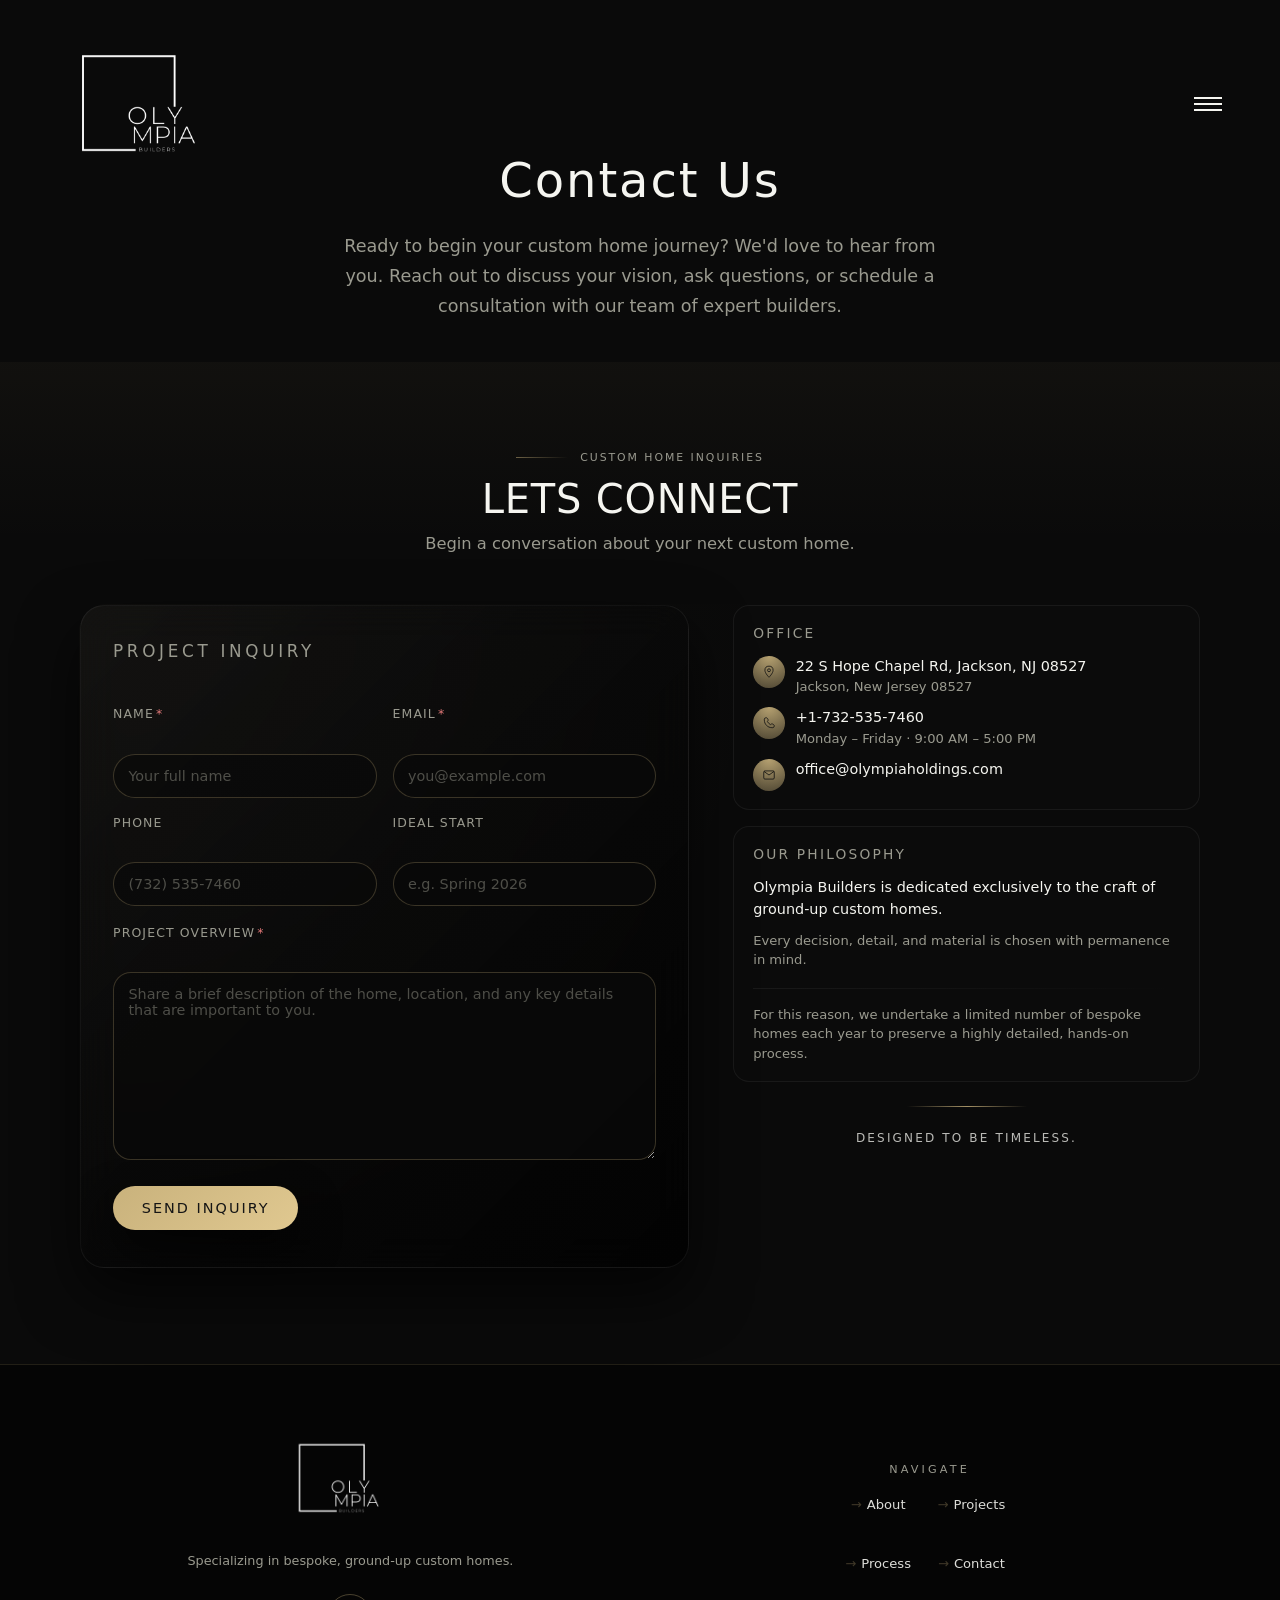
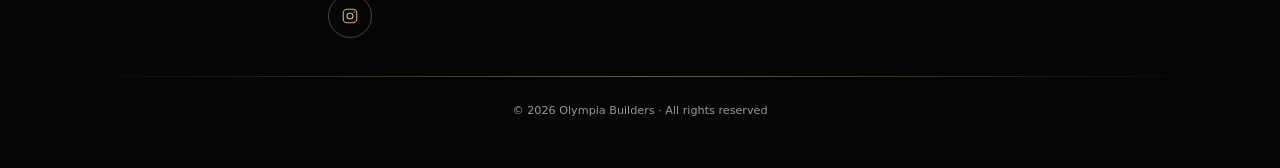
==== commit 0b7e3173: "Update office address on contact page to 22 S Hope Chapel Rd, Jackson Same four locations as the hom" ====
--- a/contact/index.html
+++ b/contact/index.html
@@ -49,16 +49,16 @@
     "description": "Premier custom home builder serving Lakewood and the Jersey Shore area. Specializing exclusively in ground-up custom home construction and luxury residential builds.",
     "address": {
         "@type": "PostalAddress",
-        "streetAddress": "1200 River Ave STE 2B",
-        "addressLocality": "Lakewood",
+        "streetAddress": "22 S Hope Chapel Rd",
+        "addressLocality": "Jackson",
         "addressRegion": "NJ",
-        "postalCode": "08701",
+        "postalCode": "08527",
         "addressCountry": "US"
     },
     "geo": {
         "@type": "GeoCoordinates",
-        "latitude": "40.0935",
-        "longitude": "-74.2164"
+        "latitude": "40.0827",
+        "longitude": "-74.2683"
     },
     "areaServed": [
         {
@@ -309,8 +309,8 @@
                                     </svg>
                                 </div>
                                 <div>
-                                    <div class="info-text-main">1200 River Ave STE 2B, Lakewood, NJ 08701</div>
-                                    <div class="info-text-sub">Lakewood, New Jersey 08701</div>
+                                    <div class="info-text-main">22 S Hope Chapel Rd, Jackson, NJ 08527</div>
+                                    <div class="info-text-sub">Jackson, New Jersey 08527</div>
                                 </div>
                             </div>
                             <div class="info-row">
